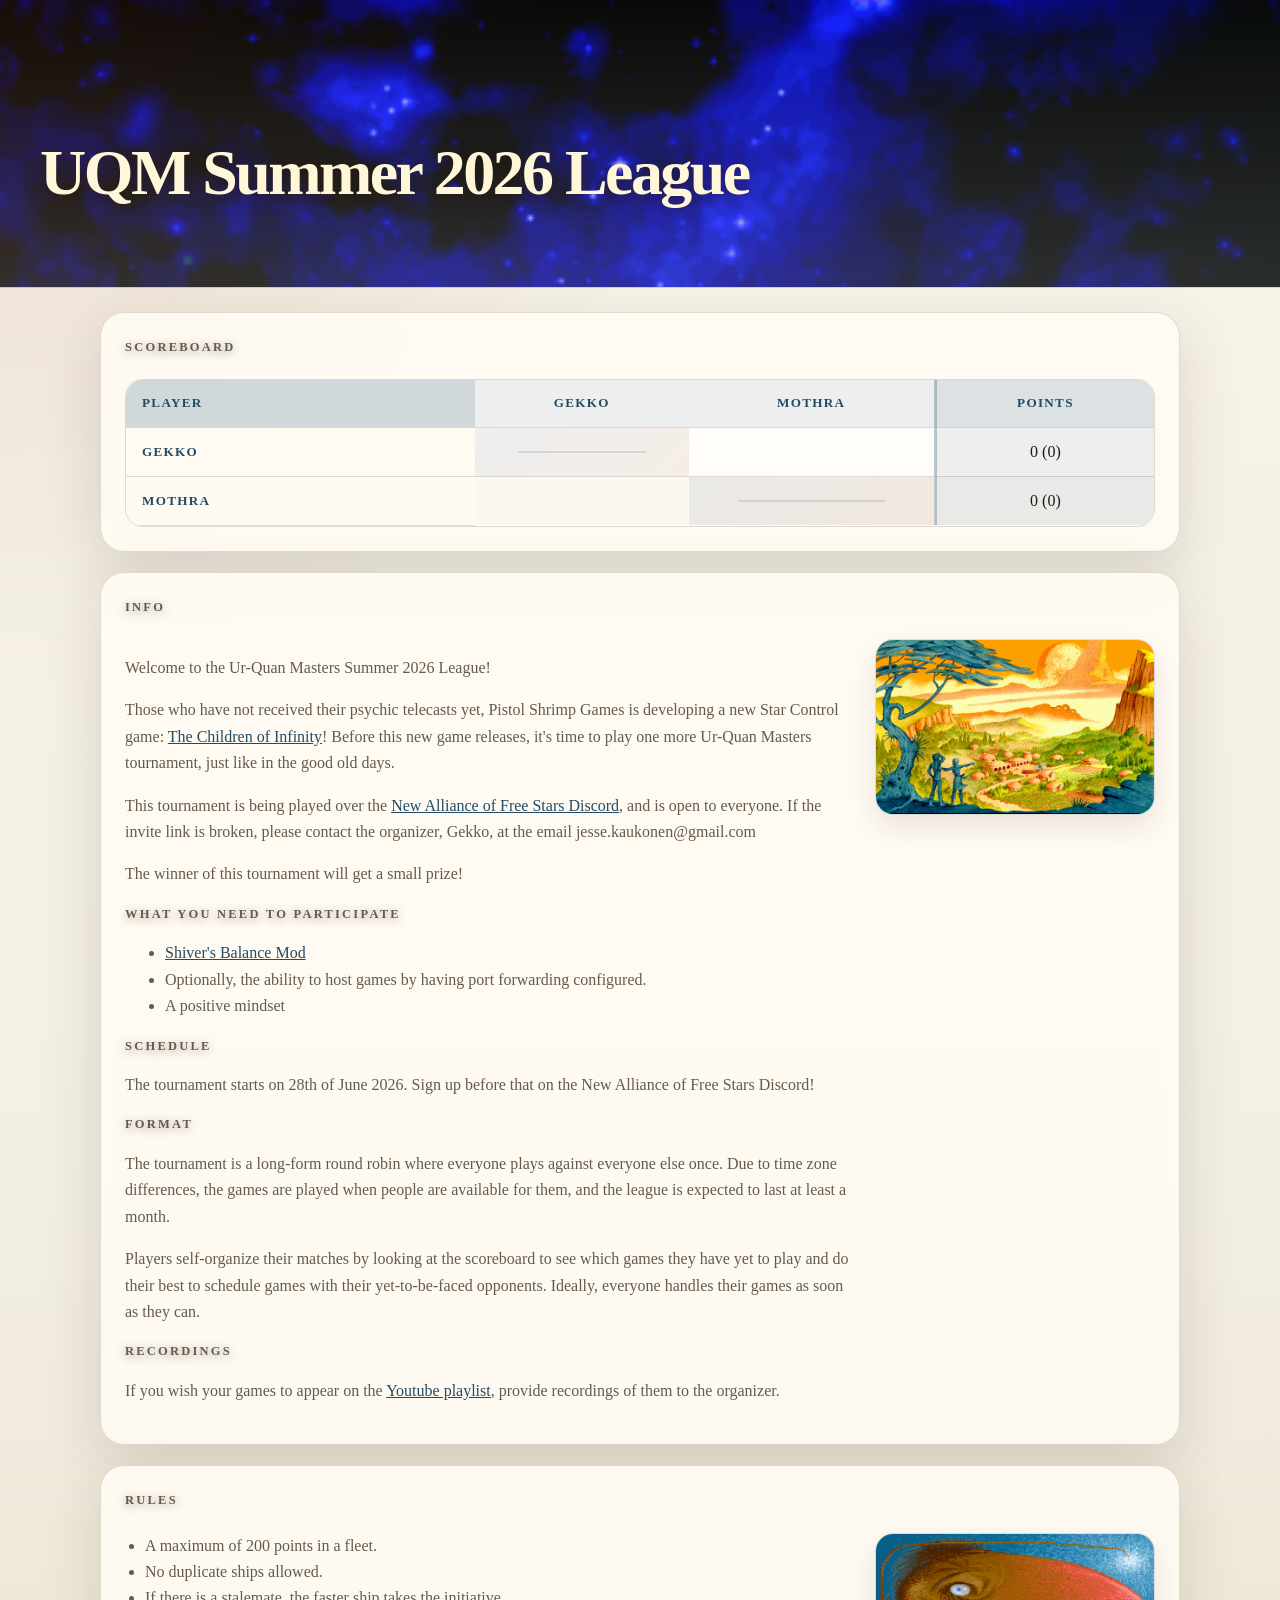
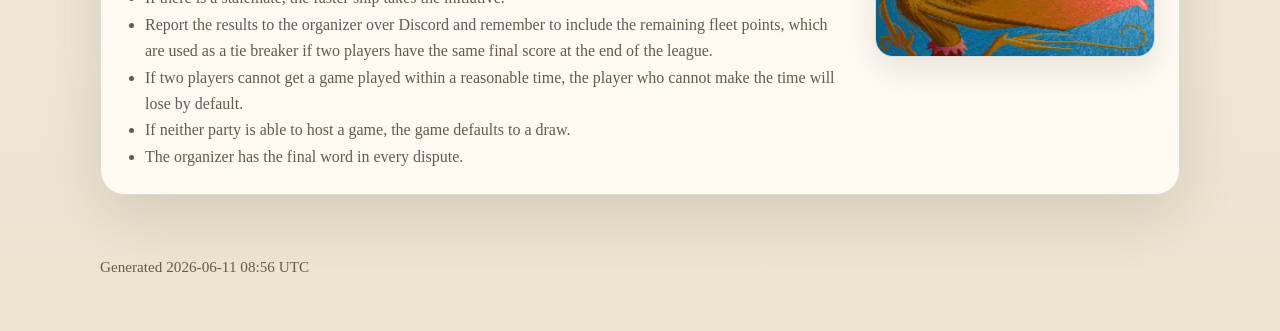
==== site/index.html @ 10c6aacb "add tournament stuff" ====
<!DOCTYPE html>
<html lang="en">
  <head>
    <meta charset="utf-8">
    <meta name="viewport" content="width=device-width, initial-scale=1">
    <title>UQM Summer 2026 League</title>
    <link rel="stylesheet" href="style.css">
  </head>
  <body>
    <header class="hero">
  <img class="hero__image" src="images/intro-001.png" alt="">
  <div class="hero__backdrop"></div>
  <div class="hero__content">
    <p class="hero__title">UQM Summer 2026 League</p>
  </div>
</header>

    <main class="layout">
      <section class="panel" id="standings"><div class="section-heading"><p class="eyebrow">Scoreboard</p></div><div class="table-wrap table-wrap--matrix"><table class="matrix-table"><thead><tr><th>Player</th><th class="matrix-opponent">Gekko</th><th class="matrix-opponent">Mothra</th><th class="matrix-points matrix-divider">Points</th></tr></thead><tbody><tr><th scope="row" class="matrix-player">Gekko</th><td class="matrix-cell matrix-cell--na" aria-label="not applicable"></td><td class="matrix-cell"></td><td class="matrix-points matrix-divider">0 (0)</td></tr><tr><th scope="row" class="matrix-player">Mothra</th><td class="matrix-cell"></td><td class="matrix-cell matrix-cell--na" aria-label="not applicable"></td><td class="matrix-points matrix-divider">0 (0)</td></tr></tbody></table></div></section>
      <section class="panel" id="info">
  <div class="section-heading">
    <p class="eyebrow">Info</p>
  </div>
  <div class="content-with-art content-with-art--info">
    <div class="content-with-art__body info-box">
      <p>Welcome to the Ur-Quan Masters Summer 2026 League!</p>
	  <p>Those who have not received their psychic telecasts yet, Pistol Shrimp Games is developing a new Star Control game: <a href="https://www.kickstarter.com/projects/pistolshrimp/free-stars-children-of-infinity">The Children of Infinity</a>! Before this new game releases, it's time to play one more Ur-Quan Masters tournament, just like in the good old days.</p>
      <p>This tournament is being played over the <a href="https://discord.gg/ZyB7tNsN">New Alliance of Free Stars Discord</a>, and is open to everyone. If the invite link is broken, please contact the organizer, Gekko, at the email jesse.kaukonen@gmail.com</p>
      <p>The winner of this tournament will get a small prize!</p>
      <p class="eyebrow">What you need to participate</p>
      <ul>
        <li><a href="https://github.com/uqm-arena/balance-mod/releases">Shiver's Balance Mod</a></li>
        <li>Optionally, the ability to host games by having port forwarding configured.</li>
        <li>A positive mindset</li>
      </ul>
	  <p class="eyebrow">Schedule</p>
	  <p>The tournament starts on 28th of June 2026. Sign up before that on the New Alliance of Free Stars Discord!</p>
      <p class="eyebrow">Format</p>
      <p>The tournament is a long-form round robin where everyone plays against everyone else once. Due to time zone differences, the games are played when people are available for them, and the league is expected to last at least a month.</p>
      <p>Players self-organize their matches by looking at the scoreboard to see which games they have yet to play and do their best to schedule games with their yet-to-be-faced opponents. Ideally, everyone handles their games as soon as they can.</p>
      <p class="eyebrow">Recordings</p>
      <p>If you wish your games to appear on the <a href="https://www.youtube.com/watch?v=_VZpNKJqGUE&list=PLmJR8GDzxpUt5BfRkFpnYtsmxXVEONnJy">Youtube playlist</a>, provide recordings of them to the organizer.</p>
    </div>
    <figure class="section-art section-art--info">
      <img src="images/intro-003.png" alt="Ur-Quan Masters landscape illustration">
    </figure>
  </div>
</section>

      <section class="panel" id="rules">
  <div class="section-heading">
    <p class="eyebrow">Rules</p>
  </div>
  <div class="content-with-art content-with-art--rules">
    <ul class="rules-list content-with-art__body">
      <li>A maximum of 200 points in a fleet.</li>
      <li>No duplicate ships allowed.</li>
      <li>If there is a stalemate, the faster ship takes the initiative.</li>
      <li>Report the results to the organizer over Discord and remember to include the remaining fleet points, which are used as a tie breaker if two players have the same final score at the end of the league.</li>
      <li>If two players cannot get a game played within a reasonable time, the player who cannot make the time will lose by default.</li>
      <li>If neither party is able to host a game, the game defaults to a draw.</li>
      <li>The organizer has the final word in every dispute.</li>
    </ul>
    <figure class="section-art section-art--rules">
      <img src="images/pkunk-000.png" alt="Pkunk ship artwork">
    </figure>
  </div>
</section>

    </main>
    <footer class="footer">
  <p>Generated 2026-06-11 08:56 UTC</p>
</footer>

  </body>
</html>
---- site/style.css ----
:root {
  --bg: #f3efe4;
  --bg-strong: #e0d4b7;
  --panel: rgba(255, 251, 243, 0.92);
  --ink: #1f1c16;
  --muted: #655b4a;
  --line: rgba(55, 43, 20, 0.16);
  --accent: #8a3b12;
  --accent-2: #234b63;
  --shadow: 0 20px 60px rgba(54, 38, 18, 0.14);
}

* {
  box-sizing: border-box;
}

body {
  margin: 0;
  font-family: Georgia, "Times New Roman", serif;
  color: var(--ink);
  overflow-x: hidden;
  background:
    radial-gradient(circle at top left, rgba(138, 59, 18, 0.12), transparent 30%),
    linear-gradient(180deg, #f8f3e8 0%, var(--bg) 60%, #ece3d0 100%);
}

.hero {
  position: relative;
  overflow: hidden;
  padding: 5rem 1.5rem 4rem;
  border-bottom: 1px solid var(--line);
  min-height: 18rem;
}

.hero__image {
  position: absolute;
  inset: 0;
  width: 100%;
  height: 100%;
  object-fit: cover;
  object-position: center 35%;
  transform: scale(1.12);
  filter: saturate(1.18) contrast(1.05) brightness(1.03);
}

.hero__backdrop {
  position: absolute;
  inset: 0;
  background:
    linear-gradient(135deg, rgba(138, 59, 18, 0.14), rgba(248, 243, 232, 0.02) 36%, rgba(35, 75, 99, 0.08)),
    linear-gradient(180deg, rgba(248, 243, 232, 0.02), rgba(243, 239, 228, 0.18));
}

.hero__content,
.layout,
.footer {
  position: relative;
  width: 100%;
  max-width: 1080px;
  margin: 0 auto;
  padding-inline: 1rem;
}

.hero__title {
  margin: 0;
  max-width: 100%;
  color: #fff7d8;
  text-shadow: 0 4px 18px rgba(40, 20, 4, 0.5);
  font-size: clamp(4rem, 6vw, 4.0rem);
  line-height: 0.9;
  letter-spacing: -0.04em;
  font-weight: 700;
  white-space: nowrap;
  text-transform: none;
}

.hero__content {
  padding-top: 4rem;
  max-width: 1380px;
}

.hero__lede {
  max-width: 40rem;
  margin: 1rem 0 0;
  color: var(--muted);
  font-size: 1.1rem;
  line-height: 1.7;
}

.layout {
  display: grid;
  gap: 1.25rem;
  padding: 1.5rem 0 3rem;
}

.layout > * {
  min-width: 0;
}

.panel {
  background: var(--panel);
  border: 1px solid var(--line);
  border-radius: 24px;
  box-shadow: var(--shadow);
  padding: 1.5rem;
  backdrop-filter: blur(6px);
}

.panel--intro {
  display: grid;
  gap: 0.75rem;
}

.panel h2,
.panel--intro h2 {
  margin: 0;
  font-size: clamp(1.75rem, 3vw, 2.4rem);
}

.panel p,
.panel li {
  color: var(--muted);
  line-height: 1.65;
}

.eyebrow {
  margin: 0 0 0.35rem;
  color: #fff2c5;
  text-shadow: 0 2px 10px rgba(40, 20, 4, 0.45);
  text-transform: uppercase;
  letter-spacing: 0.18em;
  font-size: 0.78rem;
  font-weight: 700;
}

.section-heading {
  display: flex;
  align-items: end;
  justify-content: space-between;
  gap: 1rem;
  margin-bottom: 1rem;
}

.table-wrap {
  overflow-x: auto;
  -webkit-overflow-scrolling: touch;
  border-radius: 18px;
  border: 1px solid var(--line);
}

.table-wrap--matrix {
  overflow-x: auto;
  max-width: 100%;
}

table {
  width: 100%;
  border-collapse: collapse;
  background: rgba(255, 255, 255, 0.55);
}

thead {
  background: rgba(35, 75, 99, 0.08);
}

th,
td {
  padding: 0.95rem 1rem;
  text-align: left;
  border-bottom: 1px solid var(--line);
}

th {
  font-size: 0.82rem;
  text-transform: uppercase;
  letter-spacing: 0.1em;
  color: var(--accent-2);
}

a {
  color: var(--accent-2);
  overflow-wrap: anywhere;
}

tbody tr:last-child td {
  border-bottom: 0;
}

tbody tr:nth-child(even) {
  background: rgba(138, 59, 18, 0.03);
}

.matrix-table {
  width: max-content;
  min-width: 100%;
}

.matrix-table thead th:first-child {
  position: sticky;
  left: 0;
  z-index: 3;
  background: rgba(35, 75, 99, 0.14);
}

.matrix-player,
.matrix-points,
.matrix-opponent,
.matrix-cell {
  text-align: center;
}

.matrix-player {
  position: sticky;
  left: 0;
  z-index: 2;
  text-align: left;
  min-width: 9rem;
  background: rgba(255, 251, 243, 0.96);
}

.matrix-cell {
  min-width: 3.75rem;
}

.matrix-divider {
  border-left: 3px solid rgba(35, 75, 99, 0.28);
  background: rgba(35, 75, 99, 0.08);
}

.matrix-cell--na {
  background:
    linear-gradient(135deg, rgba(35, 75, 99, 0.08), rgba(138, 59, 18, 0.08));
  position: relative;
}

.matrix-cell--na::after {
  content: "";
  position: absolute;
  inset: 50% 20%;
  border-top: 1px solid rgba(35, 75, 99, 0.3);
  transform: translateY(-50%);
}

.content-with-art {
  display: grid;
  grid-template-columns: minmax(0, 1fr) minmax(180px, 280px);
  gap: 1.5rem;
  align-items: start;
}

.content-with-art__body {
  min-width: 0;
}

.section-art {
  margin: 0;
  border: 1px solid var(--line);
  border-radius: 18px;
  overflow: hidden;
  background: rgba(255, 255, 255, 0.48);
  box-shadow: 0 12px 28px rgba(54, 38, 18, 0.1);
}

.section-art img {
  display: block;
  width: 100%;
  height: auto;
}

.section-art--info img {
  aspect-ratio: 16 / 10;
  object-fit: cover;
}

.section-art--rules {
  align-self: start;
}

.section-art--rules img {
  aspect-ratio: 243 / 107;
  object-fit: contain;
}

.rules-list {
  margin: 0;
  padding-left: 1.25rem;
}

code {
  font-family: "Courier New", monospace;
  color: var(--accent-2);
}

.footer {
  padding: 0 0 2.5rem;
  color: var(--muted);
  font-size: 0.95rem;
}

@media (max-width: 720px) {
  .hero {
    padding: 2.9rem 1rem 2.25rem;
    min-height: 13.5rem;
  }

  .hero__image {
    transform: scale(1.06);
    object-position: center 28%;
  }

  .hero__title {
    white-space: normal;
    max-width: 11ch;
    font-size: clamp(2.4rem, 10vw, 4rem);
    line-height: 0.94;
  }

  .hero__content {
    width: 100%;
    margin: 0;
    padding: 2rem 1rem 0;
    max-width: none;
  }

  .layout,
  .footer {
    max-width: none;
    padding-inline: 0.75rem;
  }

  .section-heading {
    flex-direction: column;
    align-items: flex-start;
    gap: 0.4rem;
    margin-bottom: 0.8rem;
  }

  .content-with-art {
    grid-template-columns: 1fr;
    gap: 1rem;
  }

  .section-art {
    border-radius: 16px;
  }

  .section-art--info,
  .section-art--rules {
    width: 100%;
    max-width: 22rem;
    justify-self: stretch;
    margin-inline: auto;
  }

  .panel {
    padding: 1.1rem;
    border-radius: 20px;
  }

  th,
  td {
    padding: 0.8rem 0.75rem;
  }

  .matrix-table {
    min-width: 0;
    width: max-content;
    font-size: 0.92rem;
  }

  .matrix-player {
    min-width: 7.25rem;
  }

  .matrix-opponent,
  .matrix-points,
  .matrix-cell {
    min-width: 3rem;
  }

  .rules-list {
    padding-left: 1.1rem;
  }
}

@media (max-width: 480px) {
  .hero {
    min-height: 12rem;
  }

  .hero__title {
    font-size: clamp(2.05rem, 11vw, 3.2rem);
    max-width: 12ch;
  }

  .panel {
    padding: 0.95rem;
    border-radius: 18px;
  }

  .panel p,
  .panel li {
    font-size: 0.97rem;
    line-height: 1.55;
  }

  .table-wrap {
    border-radius: 14px;
  }

  .matrix-table {
    font-size: 0.84rem;
  }

  th,
  td {
    padding: 0.62rem 0.5rem;
  }

  .matrix-player {
    min-width: 6.1rem;
  }

  .matrix-opponent,
  .matrix-points,
  .matrix-cell {
    min-width: 2.6rem;
  }

  .matrix-divider {
    min-width: 4.4rem;
  }
}

@media print {
  body {
    background: #fff;
  }

  .hero,
  .panel,
  .table-wrap {
    box-shadow: none;
    background: #fff;
  }
}
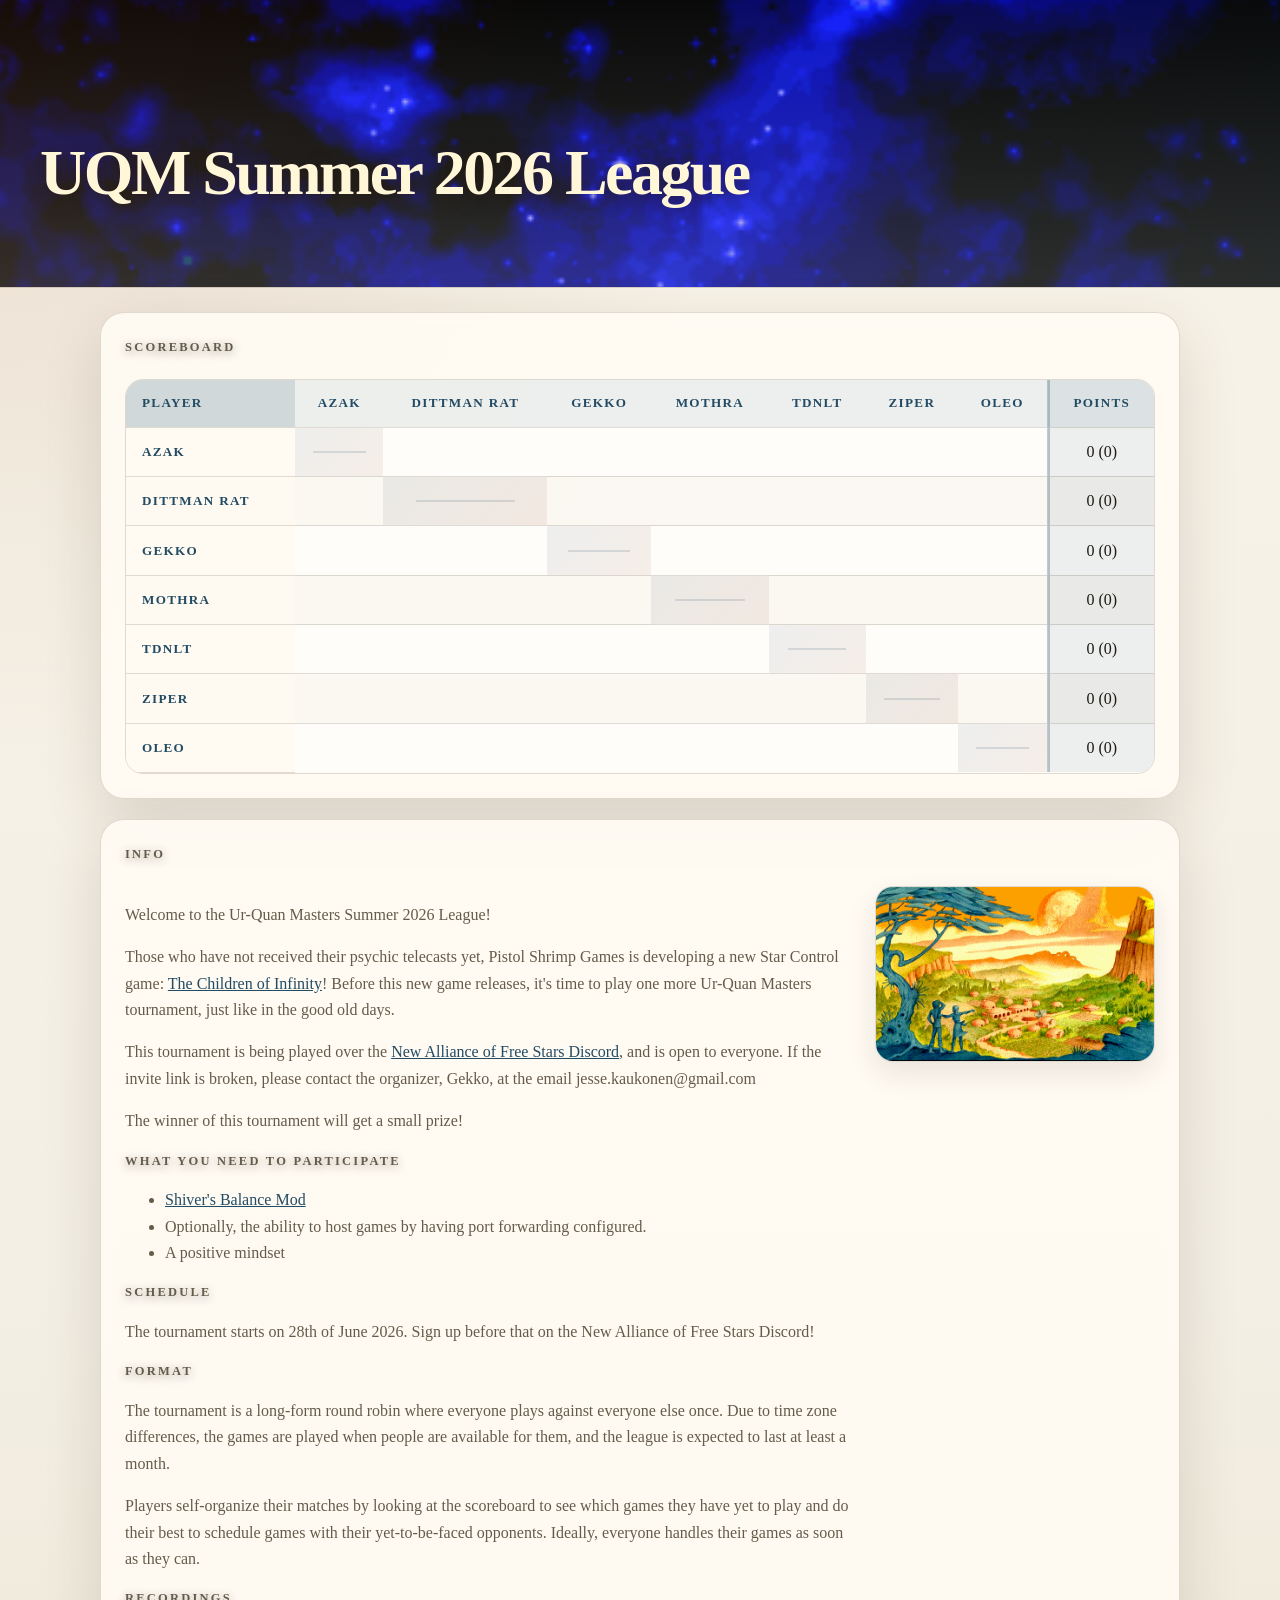
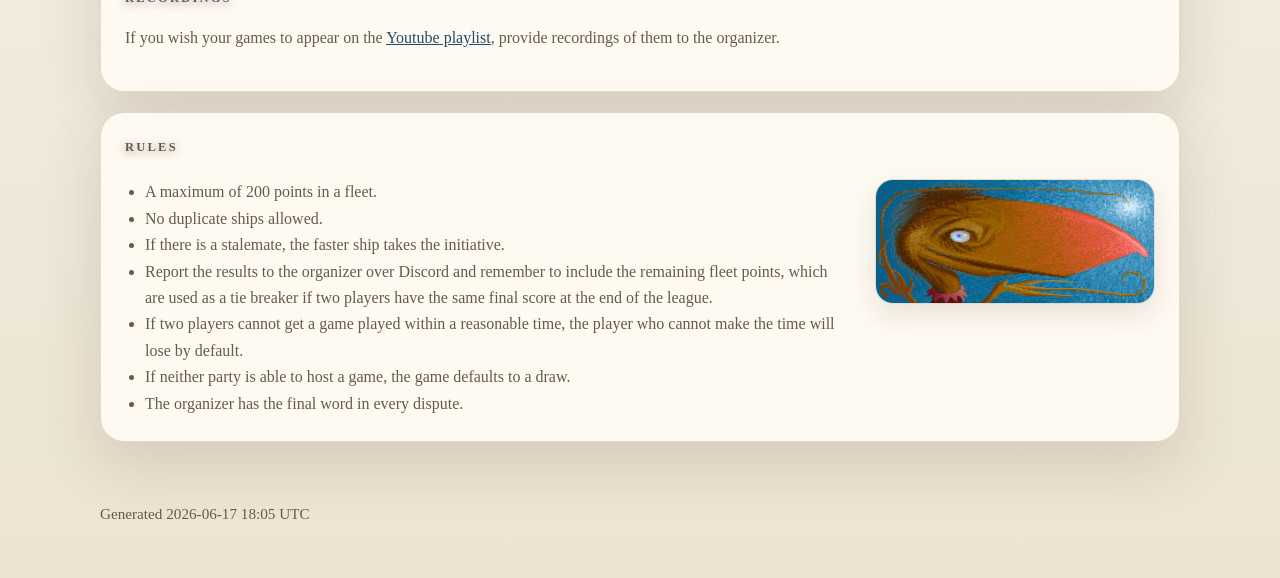
==== commit 33eed558: "add players" ====
--- a/site/index.html
+++ b/site/index.html
@@ -16,7 +16,7 @@
 </header>
 
     <main class="layout">
-      <section class="panel" id="standings"><div class="section-heading"><p class="eyebrow">Scoreboard</p></div><div class="table-wrap table-wrap--matrix"><table class="matrix-table"><thead><tr><th>Player</th><th class="matrix-opponent">Gekko</th><th class="matrix-opponent">Mothra</th><th class="matrix-points matrix-divider">Points</th></tr></thead><tbody><tr><th scope="row" class="matrix-player">Gekko</th><td class="matrix-cell matrix-cell--na" aria-label="not applicable"></td><td class="matrix-cell"></td><td class="matrix-points matrix-divider">0 (0)</td></tr><tr><th scope="row" class="matrix-player">Mothra</th><td class="matrix-cell"></td><td class="matrix-cell matrix-cell--na" aria-label="not applicable"></td><td class="matrix-points matrix-divider">0 (0)</td></tr></tbody></table></div></section>
+      <section class="panel" id="standings"><div class="section-heading"><p class="eyebrow">Scoreboard</p></div><div class="table-wrap table-wrap--matrix"><table class="matrix-table"><thead><tr><th>Player</th><th class="matrix-opponent">Azak</th><th class="matrix-opponent">Dittman Rat</th><th class="matrix-opponent">Gekko</th><th class="matrix-opponent">Mothra</th><th class="matrix-opponent">TDNLT</th><th class="matrix-opponent">Ziper</th><th class="matrix-opponent">oleo</th><th class="matrix-points matrix-divider">Points</th></tr></thead><tbody><tr><th scope="row" class="matrix-player">Azak</th><td class="matrix-cell matrix-cell--na" aria-label="not applicable"></td><td class="matrix-cell"></td><td class="matrix-cell"></td><td class="matrix-cell"></td><td class="matrix-cell"></td><td class="matrix-cell"></td><td class="matrix-cell"></td><td class="matrix-points matrix-divider">0 (0)</td></tr><tr><th scope="row" class="matrix-player">Dittman Rat</th><td class="matrix-cell"></td><td class="matrix-cell matrix-cell--na" aria-label="not applicable"></td><td class="matrix-cell"></td><td class="matrix-cell"></td><td class="matrix-cell"></td><td class="matrix-cell"></td><td class="matrix-cell"></td><td class="matrix-points matrix-divider">0 (0)</td></tr><tr><th scope="row" class="matrix-player">Gekko</th><td class="matrix-cell"></td><td class="matrix-cell"></td><td class="matrix-cell matrix-cell--na" aria-label="not applicable"></td><td class="matrix-cell"></td><td class="matrix-cell"></td><td class="matrix-cell"></td><td class="matrix-cell"></td><td class="matrix-points matrix-divider">0 (0)</td></tr><tr><th scope="row" class="matrix-player">Mothra</th><td class="matrix-cell"></td><td class="matrix-cell"></td><td class="matrix-cell"></td><td class="matrix-cell matrix-cell--na" aria-label="not applicable"></td><td class="matrix-cell"></td><td class="matrix-cell"></td><td class="matrix-cell"></td><td class="matrix-points matrix-divider">0 (0)</td></tr><tr><th scope="row" class="matrix-player">TDNLT</th><td class="matrix-cell"></td><td class="matrix-cell"></td><td class="matrix-cell"></td><td class="matrix-cell"></td><td class="matrix-cell matrix-cell--na" aria-label="not applicable"></td><td class="matrix-cell"></td><td class="matrix-cell"></td><td class="matrix-points matrix-divider">0 (0)</td></tr><tr><th scope="row" class="matrix-player">Ziper</th><td class="matrix-cell"></td><td class="matrix-cell"></td><td class="matrix-cell"></td><td class="matrix-cell"></td><td class="matrix-cell"></td><td class="matrix-cell matrix-cell--na" aria-label="not applicable"></td><td class="matrix-cell"></td><td class="matrix-points matrix-divider">0 (0)</td></tr><tr><th scope="row" class="matrix-player">oleo</th><td class="matrix-cell"></td><td class="matrix-cell"></td><td class="matrix-cell"></td><td class="matrix-cell"></td><td class="matrix-cell"></td><td class="matrix-cell"></td><td class="matrix-cell matrix-cell--na" aria-label="not applicable"></td><td class="matrix-points matrix-divider">0 (0)</td></tr></tbody></table></div></section>
       <section class="panel" id="info">
   <div class="section-heading">
     <p class="eyebrow">Info</p>
@@ -69,7 +69,7 @@
 
     </main>
     <footer class="footer">
-  <p>Generated 2026-06-11 08:56 UTC</p>
+  <p>Generated 2026-06-17 18:05 UTC</p>
 </footer>
 
   </body>
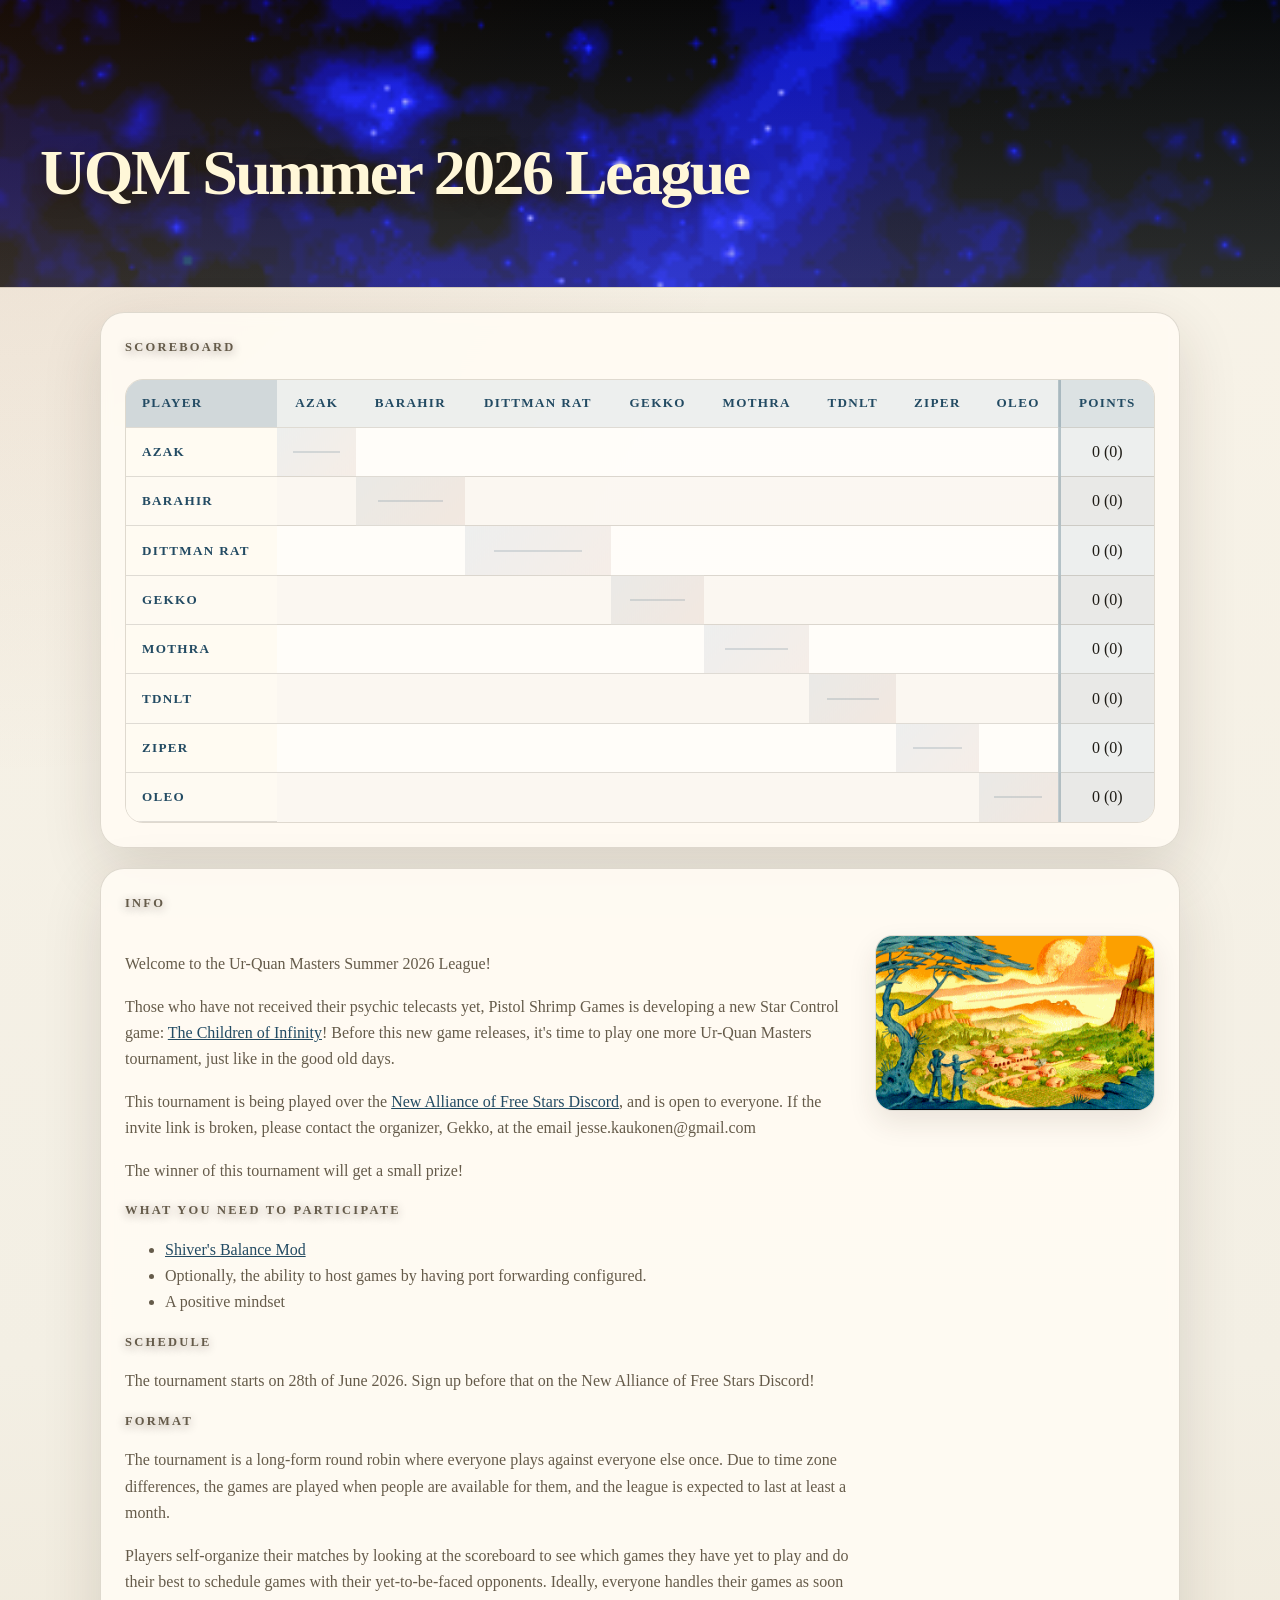
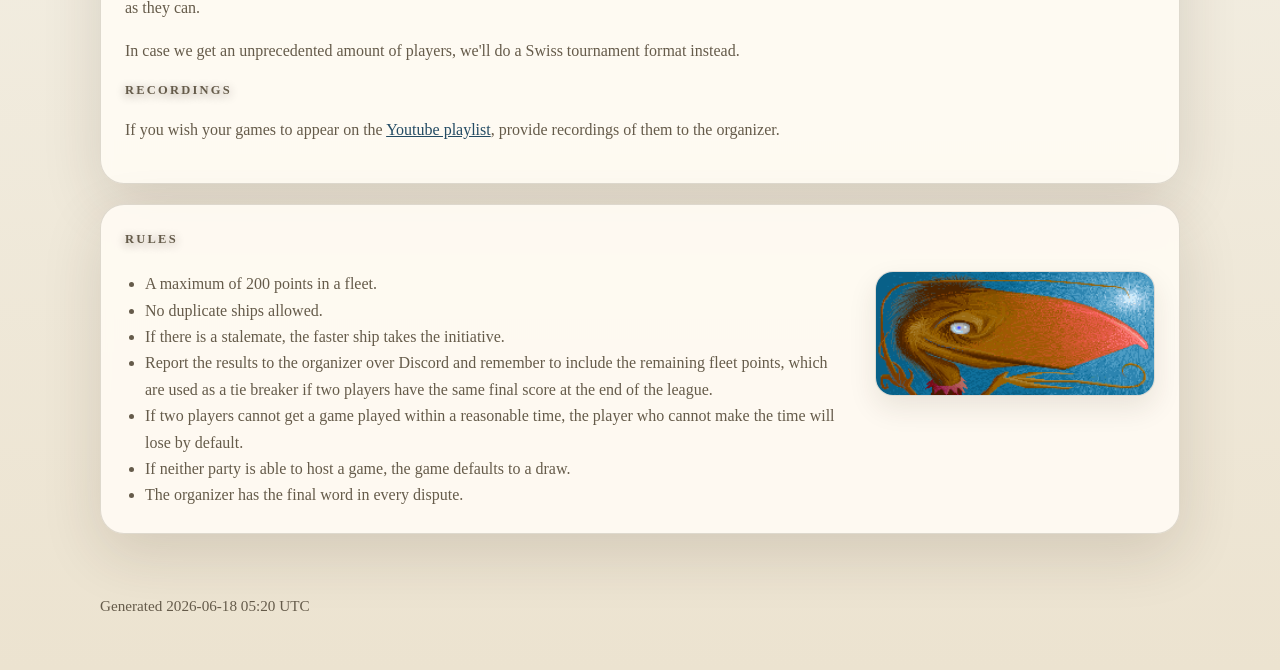
==== commit f07b1cf2: "add players, update rules" ====
--- a/site/index.html
+++ b/site/index.html
@@ -16,7 +16,7 @@
 </header>
 
     <main class="layout">
-      <section class="panel" id="standings"><div class="section-heading"><p class="eyebrow">Scoreboard</p></div><div class="table-wrap table-wrap--matrix"><table class="matrix-table"><thead><tr><th>Player</th><th class="matrix-opponent">Azak</th><th class="matrix-opponent">Dittman Rat</th><th class="matrix-opponent">Gekko</th><th class="matrix-opponent">Mothra</th><th class="matrix-opponent">TDNLT</th><th class="matrix-opponent">Ziper</th><th class="matrix-opponent">oleo</th><th class="matrix-points matrix-divider">Points</th></tr></thead><tbody><tr><th scope="row" class="matrix-player">Azak</th><td class="matrix-cell matrix-cell--na" aria-label="not applicable"></td><td class="matrix-cell"></td><td class="matrix-cell"></td><td class="matrix-cell"></td><td class="matrix-cell"></td><td class="matrix-cell"></td><td class="matrix-cell"></td><td class="matrix-points matrix-divider">0 (0)</td></tr><tr><th scope="row" class="matrix-player">Dittman Rat</th><td class="matrix-cell"></td><td class="matrix-cell matrix-cell--na" aria-label="not applicable"></td><td class="matrix-cell"></td><td class="matrix-cell"></td><td class="matrix-cell"></td><td class="matrix-cell"></td><td class="matrix-cell"></td><td class="matrix-points matrix-divider">0 (0)</td></tr><tr><th scope="row" class="matrix-player">Gekko</th><td class="matrix-cell"></td><td class="matrix-cell"></td><td class="matrix-cell matrix-cell--na" aria-label="not applicable"></td><td class="matrix-cell"></td><td class="matrix-cell"></td><td class="matrix-cell"></td><td class="matrix-cell"></td><td class="matrix-points matrix-divider">0 (0)</td></tr><tr><th scope="row" class="matrix-player">Mothra</th><td class="matrix-cell"></td><td class="matrix-cell"></td><td class="matrix-cell"></td><td class="matrix-cell matrix-cell--na" aria-label="not applicable"></td><td class="matrix-cell"></td><td class="matrix-cell"></td><td class="matrix-cell"></td><td class="matrix-points matrix-divider">0 (0)</td></tr><tr><th scope="row" class="matrix-player">TDNLT</th><td class="matrix-cell"></td><td class="matrix-cell"></td><td class="matrix-cell"></td><td class="matrix-cell"></td><td class="matrix-cell matrix-cell--na" aria-label="not applicable"></td><td class="matrix-cell"></td><td class="matrix-cell"></td><td class="matrix-points matrix-divider">0 (0)</td></tr><tr><th scope="row" class="matrix-player">Ziper</th><td class="matrix-cell"></td><td class="matrix-cell"></td><td class="matrix-cell"></td><td class="matrix-cell"></td><td class="matrix-cell"></td><td class="matrix-cell matrix-cell--na" aria-label="not applicable"></td><td class="matrix-cell"></td><td class="matrix-points matrix-divider">0 (0)</td></tr><tr><th scope="row" class="matrix-player">oleo</th><td class="matrix-cell"></td><td class="matrix-cell"></td><td class="matrix-cell"></td><td class="matrix-cell"></td><td class="matrix-cell"></td><td class="matrix-cell"></td><td class="matrix-cell matrix-cell--na" aria-label="not applicable"></td><td class="matrix-points matrix-divider">0 (0)</td></tr></tbody></table></div></section>
+      <section class="panel" id="standings"><div class="section-heading"><p class="eyebrow">Scoreboard</p></div><div class="table-wrap table-wrap--matrix"><table class="matrix-table"><thead><tr><th>Player</th><th class="matrix-opponent">Azak</th><th class="matrix-opponent">Barahir</th><th class="matrix-opponent">Dittman Rat</th><th class="matrix-opponent">Gekko</th><th class="matrix-opponent">Mothra</th><th class="matrix-opponent">TDNLT</th><th class="matrix-opponent">Ziper</th><th class="matrix-opponent">oleo</th><th class="matrix-points matrix-divider">Points</th></tr></thead><tbody><tr><th scope="row" class="matrix-player">Azak</th><td class="matrix-cell matrix-cell--na" aria-label="not applicable"></td><td class="matrix-cell"></td><td class="matrix-cell"></td><td class="matrix-cell"></td><td class="matrix-cell"></td><td class="matrix-cell"></td><td class="matrix-cell"></td><td class="matrix-cell"></td><td class="matrix-points matrix-divider">0 (0)</td></tr><tr><th scope="row" class="matrix-player">Barahir</th><td class="matrix-cell"></td><td class="matrix-cell matrix-cell--na" aria-label="not applicable"></td><td class="matrix-cell"></td><td class="matrix-cell"></td><td class="matrix-cell"></td><td class="matrix-cell"></td><td class="matrix-cell"></td><td class="matrix-cell"></td><td class="matrix-points matrix-divider">0 (0)</td></tr><tr><th scope="row" class="matrix-player">Dittman Rat</th><td class="matrix-cell"></td><td class="matrix-cell"></td><td class="matrix-cell matrix-cell--na" aria-label="not applicable"></td><td class="matrix-cell"></td><td class="matrix-cell"></td><td class="matrix-cell"></td><td class="matrix-cell"></td><td class="matrix-cell"></td><td class="matrix-points matrix-divider">0 (0)</td></tr><tr><th scope="row" class="matrix-player">Gekko</th><td class="matrix-cell"></td><td class="matrix-cell"></td><td class="matrix-cell"></td><td class="matrix-cell matrix-cell--na" aria-label="not applicable"></td><td class="matrix-cell"></td><td class="matrix-cell"></td><td class="matrix-cell"></td><td class="matrix-cell"></td><td class="matrix-points matrix-divider">0 (0)</td></tr><tr><th scope="row" class="matrix-player">Mothra</th><td class="matrix-cell"></td><td class="matrix-cell"></td><td class="matrix-cell"></td><td class="matrix-cell"></td><td class="matrix-cell matrix-cell--na" aria-label="not applicable"></td><td class="matrix-cell"></td><td class="matrix-cell"></td><td class="matrix-cell"></td><td class="matrix-points matrix-divider">0 (0)</td></tr><tr><th scope="row" class="matrix-player">TDNLT</th><td class="matrix-cell"></td><td class="matrix-cell"></td><td class="matrix-cell"></td><td class="matrix-cell"></td><td class="matrix-cell"></td><td class="matrix-cell matrix-cell--na" aria-label="not applicable"></td><td class="matrix-cell"></td><td class="matrix-cell"></td><td class="matrix-points matrix-divider">0 (0)</td></tr><tr><th scope="row" class="matrix-player">Ziper</th><td class="matrix-cell"></td><td class="matrix-cell"></td><td class="matrix-cell"></td><td class="matrix-cell"></td><td class="matrix-cell"></td><td class="matrix-cell"></td><td class="matrix-cell matrix-cell--na" aria-label="not applicable"></td><td class="matrix-cell"></td><td class="matrix-points matrix-divider">0 (0)</td></tr><tr><th scope="row" class="matrix-player">oleo</th><td class="matrix-cell"></td><td class="matrix-cell"></td><td class="matrix-cell"></td><td class="matrix-cell"></td><td class="matrix-cell"></td><td class="matrix-cell"></td><td class="matrix-cell"></td><td class="matrix-cell matrix-cell--na" aria-label="not applicable"></td><td class="matrix-points matrix-divider">0 (0)</td></tr></tbody></table></div></section>
       <section class="panel" id="info">
   <div class="section-heading">
     <p class="eyebrow">Info</p>
@@ -38,6 +38,7 @@
       <p class="eyebrow">Format</p>
       <p>The tournament is a long-form round robin where everyone plays against everyone else once. Due to time zone differences, the games are played when people are available for them, and the league is expected to last at least a month.</p>
       <p>Players self-organize their matches by looking at the scoreboard to see which games they have yet to play and do their best to schedule games with their yet-to-be-faced opponents. Ideally, everyone handles their games as soon as they can.</p>
+      <p>In case we get an unprecedented amount of players, we'll do a Swiss tournament format instead.</p>
       <p class="eyebrow">Recordings</p>
       <p>If you wish your games to appear on the <a href="https://www.youtube.com/watch?v=_VZpNKJqGUE&list=PLmJR8GDzxpUt5BfRkFpnYtsmxXVEONnJy">Youtube playlist</a>, provide recordings of them to the organizer.</p>
     </div>
@@ -69,7 +70,7 @@
 
     </main>
     <footer class="footer">
-  <p>Generated 2026-06-17 18:05 UTC</p>
+  <p>Generated 2026-06-18 05:20 UTC</p>
 </footer>
 
   </body>
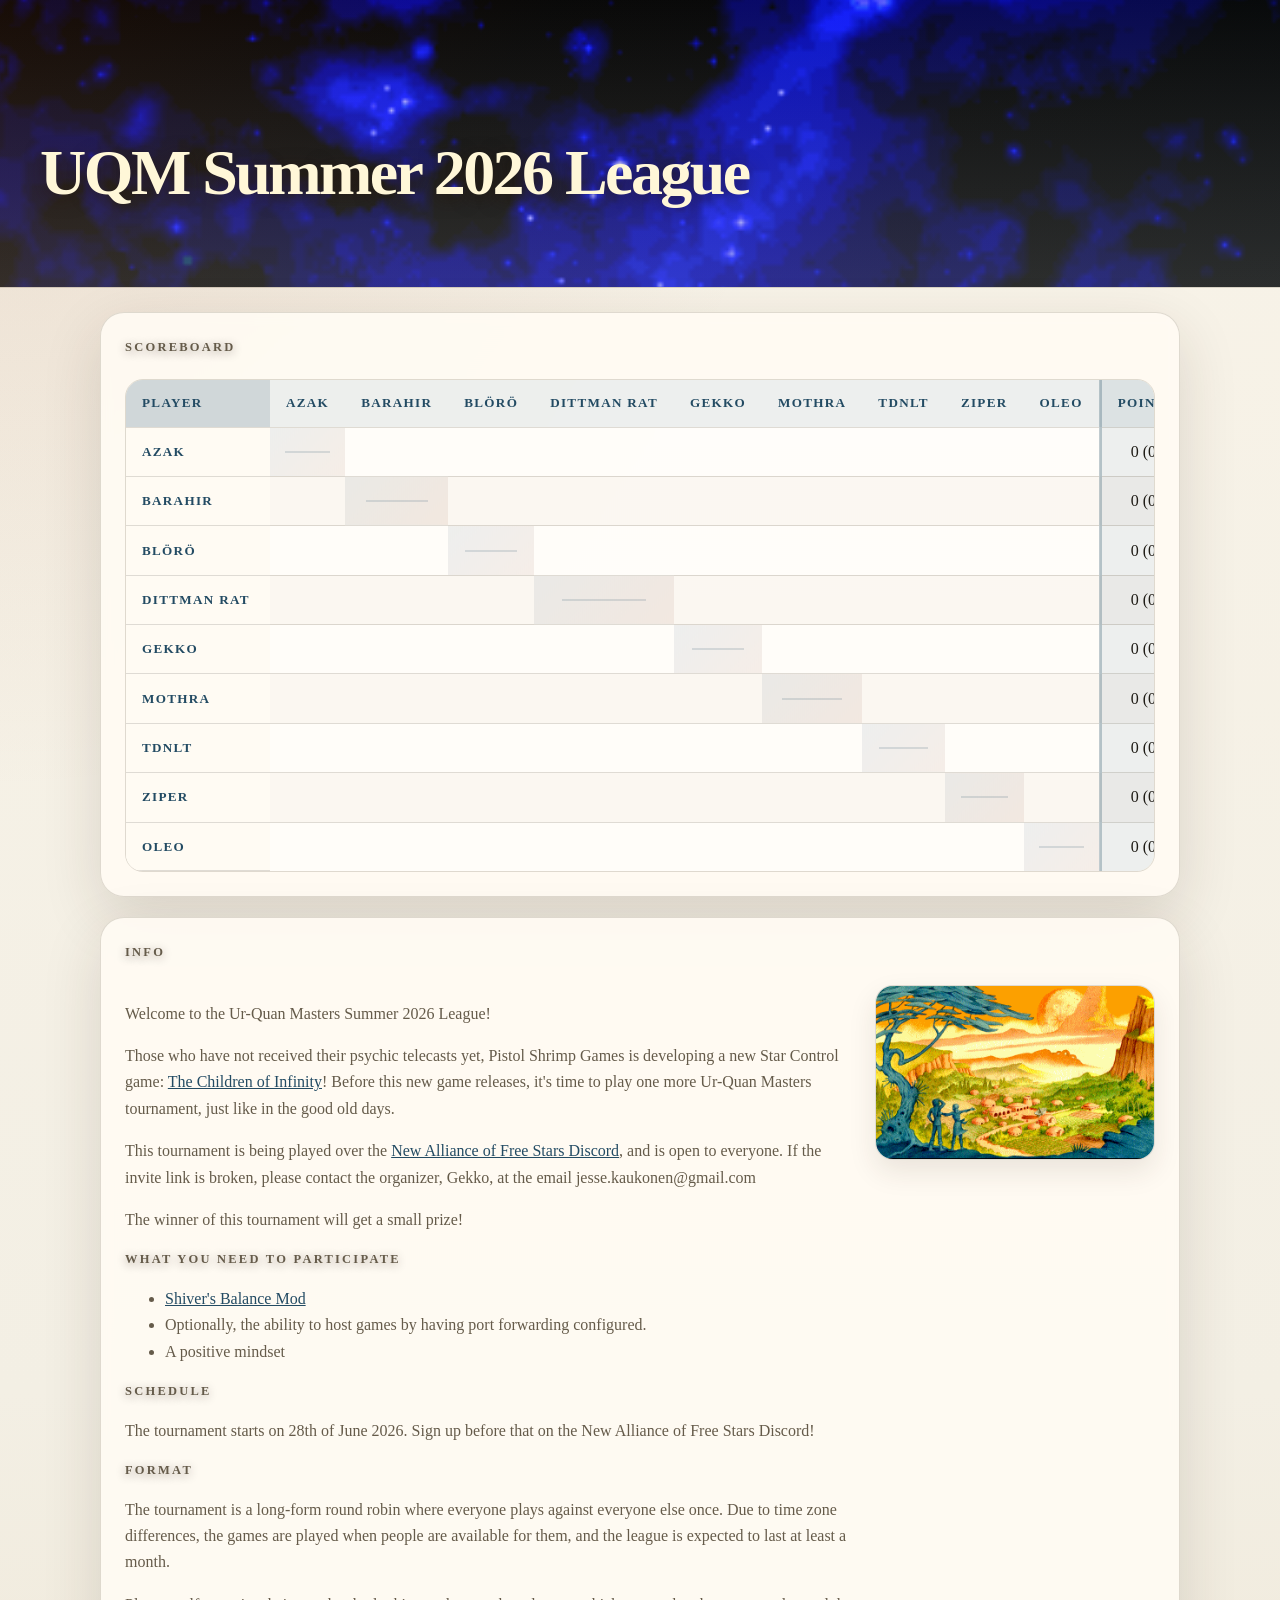
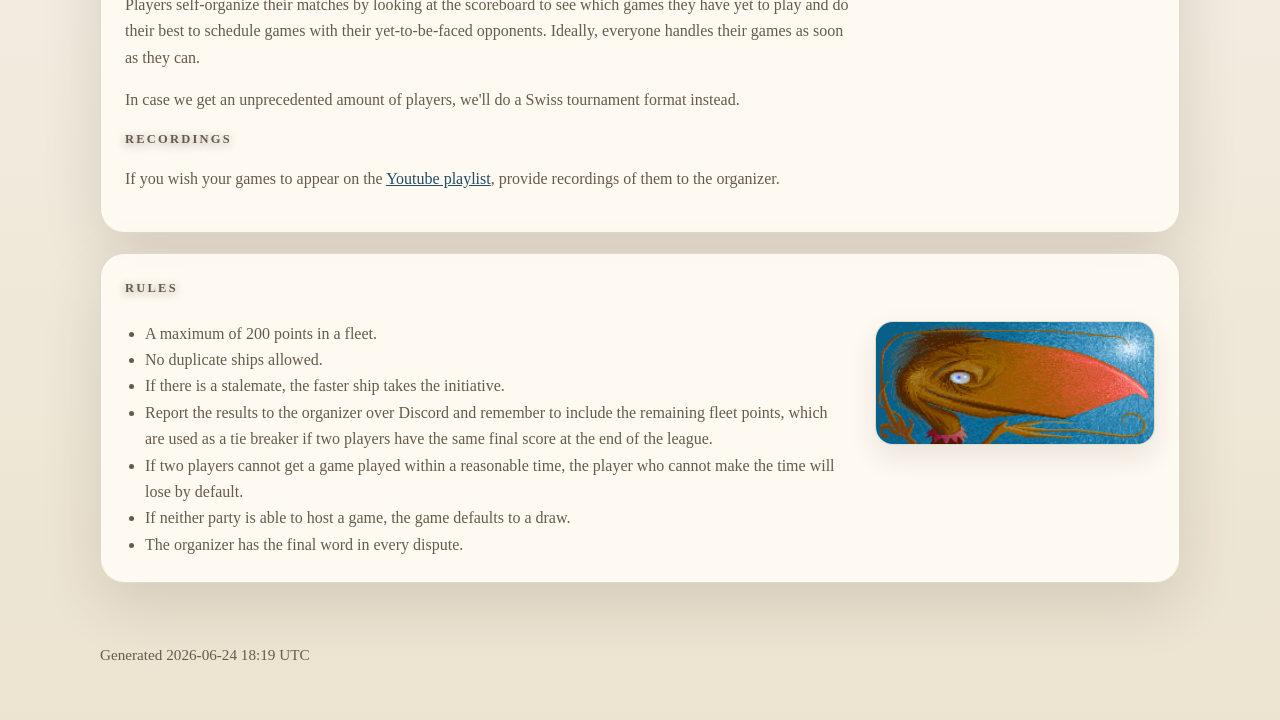
==== commit e58be2c7: "add players" ====
--- a/site/index.html
+++ b/site/index.html
@@ -16,7 +16,7 @@
 </header>
 
     <main class="layout">
-      <section class="panel" id="standings"><div class="section-heading"><p class="eyebrow">Scoreboard</p></div><div class="table-wrap table-wrap--matrix"><table class="matrix-table"><thead><tr><th>Player</th><th class="matrix-opponent">Azak</th><th class="matrix-opponent">Barahir</th><th class="matrix-opponent">Dittman Rat</th><th class="matrix-opponent">Gekko</th><th class="matrix-opponent">Mothra</th><th class="matrix-opponent">TDNLT</th><th class="matrix-opponent">Ziper</th><th class="matrix-opponent">oleo</th><th class="matrix-points matrix-divider">Points</th></tr></thead><tbody><tr><th scope="row" class="matrix-player">Azak</th><td class="matrix-cell matrix-cell--na" aria-label="not applicable"></td><td class="matrix-cell"></td><td class="matrix-cell"></td><td class="matrix-cell"></td><td class="matrix-cell"></td><td class="matrix-cell"></td><td class="matrix-cell"></td><td class="matrix-cell"></td><td class="matrix-points matrix-divider">0 (0)</td></tr><tr><th scope="row" class="matrix-player">Barahir</th><td class="matrix-cell"></td><td class="matrix-cell matrix-cell--na" aria-label="not applicable"></td><td class="matrix-cell"></td><td class="matrix-cell"></td><td class="matrix-cell"></td><td class="matrix-cell"></td><td class="matrix-cell"></td><td class="matrix-cell"></td><td class="matrix-points matrix-divider">0 (0)</td></tr><tr><th scope="row" class="matrix-player">Dittman Rat</th><td class="matrix-cell"></td><td class="matrix-cell"></td><td class="matrix-cell matrix-cell--na" aria-label="not applicable"></td><td class="matrix-cell"></td><td class="matrix-cell"></td><td class="matrix-cell"></td><td class="matrix-cell"></td><td class="matrix-cell"></td><td class="matrix-points matrix-divider">0 (0)</td></tr><tr><th scope="row" class="matrix-player">Gekko</th><td class="matrix-cell"></td><td class="matrix-cell"></td><td class="matrix-cell"></td><td class="matrix-cell matrix-cell--na" aria-label="not applicable"></td><td class="matrix-cell"></td><td class="matrix-cell"></td><td class="matrix-cell"></td><td class="matrix-cell"></td><td class="matrix-points matrix-divider">0 (0)</td></tr><tr><th scope="row" class="matrix-player">Mothra</th><td class="matrix-cell"></td><td class="matrix-cell"></td><td class="matrix-cell"></td><td class="matrix-cell"></td><td class="matrix-cell matrix-cell--na" aria-label="not applicable"></td><td class="matrix-cell"></td><td class="matrix-cell"></td><td class="matrix-cell"></td><td class="matrix-points matrix-divider">0 (0)</td></tr><tr><th scope="row" class="matrix-player">TDNLT</th><td class="matrix-cell"></td><td class="matrix-cell"></td><td class="matrix-cell"></td><td class="matrix-cell"></td><td class="matrix-cell"></td><td class="matrix-cell matrix-cell--na" aria-label="not applicable"></td><td class="matrix-cell"></td><td class="matrix-cell"></td><td class="matrix-points matrix-divider">0 (0)</td></tr><tr><th scope="row" class="matrix-player">Ziper</th><td class="matrix-cell"></td><td class="matrix-cell"></td><td class="matrix-cell"></td><td class="matrix-cell"></td><td class="matrix-cell"></td><td class="matrix-cell"></td><td class="matrix-cell matrix-cell--na" aria-label="not applicable"></td><td class="matrix-cell"></td><td class="matrix-points matrix-divider">0 (0)</td></tr><tr><th scope="row" class="matrix-player">oleo</th><td class="matrix-cell"></td><td class="matrix-cell"></td><td class="matrix-cell"></td><td class="matrix-cell"></td><td class="matrix-cell"></td><td class="matrix-cell"></td><td class="matrix-cell"></td><td class="matrix-cell matrix-cell--na" aria-label="not applicable"></td><td class="matrix-points matrix-divider">0 (0)</td></tr></tbody></table></div></section>
+      <section class="panel" id="standings"><div class="section-heading"><p class="eyebrow">Scoreboard</p></div><div class="table-wrap table-wrap--matrix"><table class="matrix-table"><thead><tr><th>Player</th><th class="matrix-opponent">Azak</th><th class="matrix-opponent">Barahir</th><th class="matrix-opponent">Blörö</th><th class="matrix-opponent">Dittman Rat</th><th class="matrix-opponent">Gekko</th><th class="matrix-opponent">Mothra</th><th class="matrix-opponent">TDNLT</th><th class="matrix-opponent">Ziper</th><th class="matrix-opponent">oleo</th><th class="matrix-points matrix-divider">Points</th></tr></thead><tbody><tr><th scope="row" class="matrix-player">Azak</th><td class="matrix-cell matrix-cell--na" aria-label="not applicable"></td><td class="matrix-cell"></td><td class="matrix-cell"></td><td class="matrix-cell"></td><td class="matrix-cell"></td><td class="matrix-cell"></td><td class="matrix-cell"></td><td class="matrix-cell"></td><td class="matrix-cell"></td><td class="matrix-points matrix-divider">0 (0)</td></tr><tr><th scope="row" class="matrix-player">Barahir</th><td class="matrix-cell"></td><td class="matrix-cell matrix-cell--na" aria-label="not applicable"></td><td class="matrix-cell"></td><td class="matrix-cell"></td><td class="matrix-cell"></td><td class="matrix-cell"></td><td class="matrix-cell"></td><td class="matrix-cell"></td><td class="matrix-cell"></td><td class="matrix-points matrix-divider">0 (0)</td></tr><tr><th scope="row" class="matrix-player">Blörö</th><td class="matrix-cell"></td><td class="matrix-cell"></td><td class="matrix-cell matrix-cell--na" aria-label="not applicable"></td><td class="matrix-cell"></td><td class="matrix-cell"></td><td class="matrix-cell"></td><td class="matrix-cell"></td><td class="matrix-cell"></td><td class="matrix-cell"></td><td class="matrix-points matrix-divider">0 (0)</td></tr><tr><th scope="row" class="matrix-player">Dittman Rat</th><td class="matrix-cell"></td><td class="matrix-cell"></td><td class="matrix-cell"></td><td class="matrix-cell matrix-cell--na" aria-label="not applicable"></td><td class="matrix-cell"></td><td class="matrix-cell"></td><td class="matrix-cell"></td><td class="matrix-cell"></td><td class="matrix-cell"></td><td class="matrix-points matrix-divider">0 (0)</td></tr><tr><th scope="row" class="matrix-player">Gekko</th><td class="matrix-cell"></td><td class="matrix-cell"></td><td class="matrix-cell"></td><td class="matrix-cell"></td><td class="matrix-cell matrix-cell--na" aria-label="not applicable"></td><td class="matrix-cell"></td><td class="matrix-cell"></td><td class="matrix-cell"></td><td class="matrix-cell"></td><td class="matrix-points matrix-divider">0 (0)</td></tr><tr><th scope="row" class="matrix-player">Mothra</th><td class="matrix-cell"></td><td class="matrix-cell"></td><td class="matrix-cell"></td><td class="matrix-cell"></td><td class="matrix-cell"></td><td class="matrix-cell matrix-cell--na" aria-label="not applicable"></td><td class="matrix-cell"></td><td class="matrix-cell"></td><td class="matrix-cell"></td><td class="matrix-points matrix-divider">0 (0)</td></tr><tr><th scope="row" class="matrix-player">TDNLT</th><td class="matrix-cell"></td><td class="matrix-cell"></td><td class="matrix-cell"></td><td class="matrix-cell"></td><td class="matrix-cell"></td><td class="matrix-cell"></td><td class="matrix-cell matrix-cell--na" aria-label="not applicable"></td><td class="matrix-cell"></td><td class="matrix-cell"></td><td class="matrix-points matrix-divider">0 (0)</td></tr><tr><th scope="row" class="matrix-player">Ziper</th><td class="matrix-cell"></td><td class="matrix-cell"></td><td class="matrix-cell"></td><td class="matrix-cell"></td><td class="matrix-cell"></td><td class="matrix-cell"></td><td class="matrix-cell"></td><td class="matrix-cell matrix-cell--na" aria-label="not applicable"></td><td class="matrix-cell"></td><td class="matrix-points matrix-divider">0 (0)</td></tr><tr><th scope="row" class="matrix-player">oleo</th><td class="matrix-cell"></td><td class="matrix-cell"></td><td class="matrix-cell"></td><td class="matrix-cell"></td><td class="matrix-cell"></td><td class="matrix-cell"></td><td class="matrix-cell"></td><td class="matrix-cell"></td><td class="matrix-cell matrix-cell--na" aria-label="not applicable"></td><td class="matrix-points matrix-divider">0 (0)</td></tr></tbody></table></div></section>
       <section class="panel" id="info">
   <div class="section-heading">
     <p class="eyebrow">Info</p>
@@ -25,7 +25,7 @@
     <div class="content-with-art__body info-box">
       <p>Welcome to the Ur-Quan Masters Summer 2026 League!</p>
 	  <p>Those who have not received their psychic telecasts yet, Pistol Shrimp Games is developing a new Star Control game: <a href="https://www.kickstarter.com/projects/pistolshrimp/free-stars-children-of-infinity">The Children of Infinity</a>! Before this new game releases, it's time to play one more Ur-Quan Masters tournament, just like in the good old days.</p>
-      <p>This tournament is being played over the <a href="https://discord.gg/ZyB7tNsN">New Alliance of Free Stars Discord</a>, and is open to everyone. If the invite link is broken, please contact the organizer, Gekko, at the email jesse.kaukonen@gmail.com</p>
+      <p>This tournament is being played over the <a href="https://discord.gg/ssNsusCV">New Alliance of Free Stars Discord</a>, and is open to everyone. If the invite link is broken, please contact the organizer, Gekko, at the email jesse.kaukonen@gmail.com</p>
       <p>The winner of this tournament will get a small prize!</p>
       <p class="eyebrow">What you need to participate</p>
       <ul>
@@ -70,7 +70,7 @@
 
     </main>
     <footer class="footer">
-  <p>Generated 2026-06-18 05:20 UTC</p>
+  <p>Generated 2026-06-24 18:19 UTC</p>
 </footer>
 
   </body>
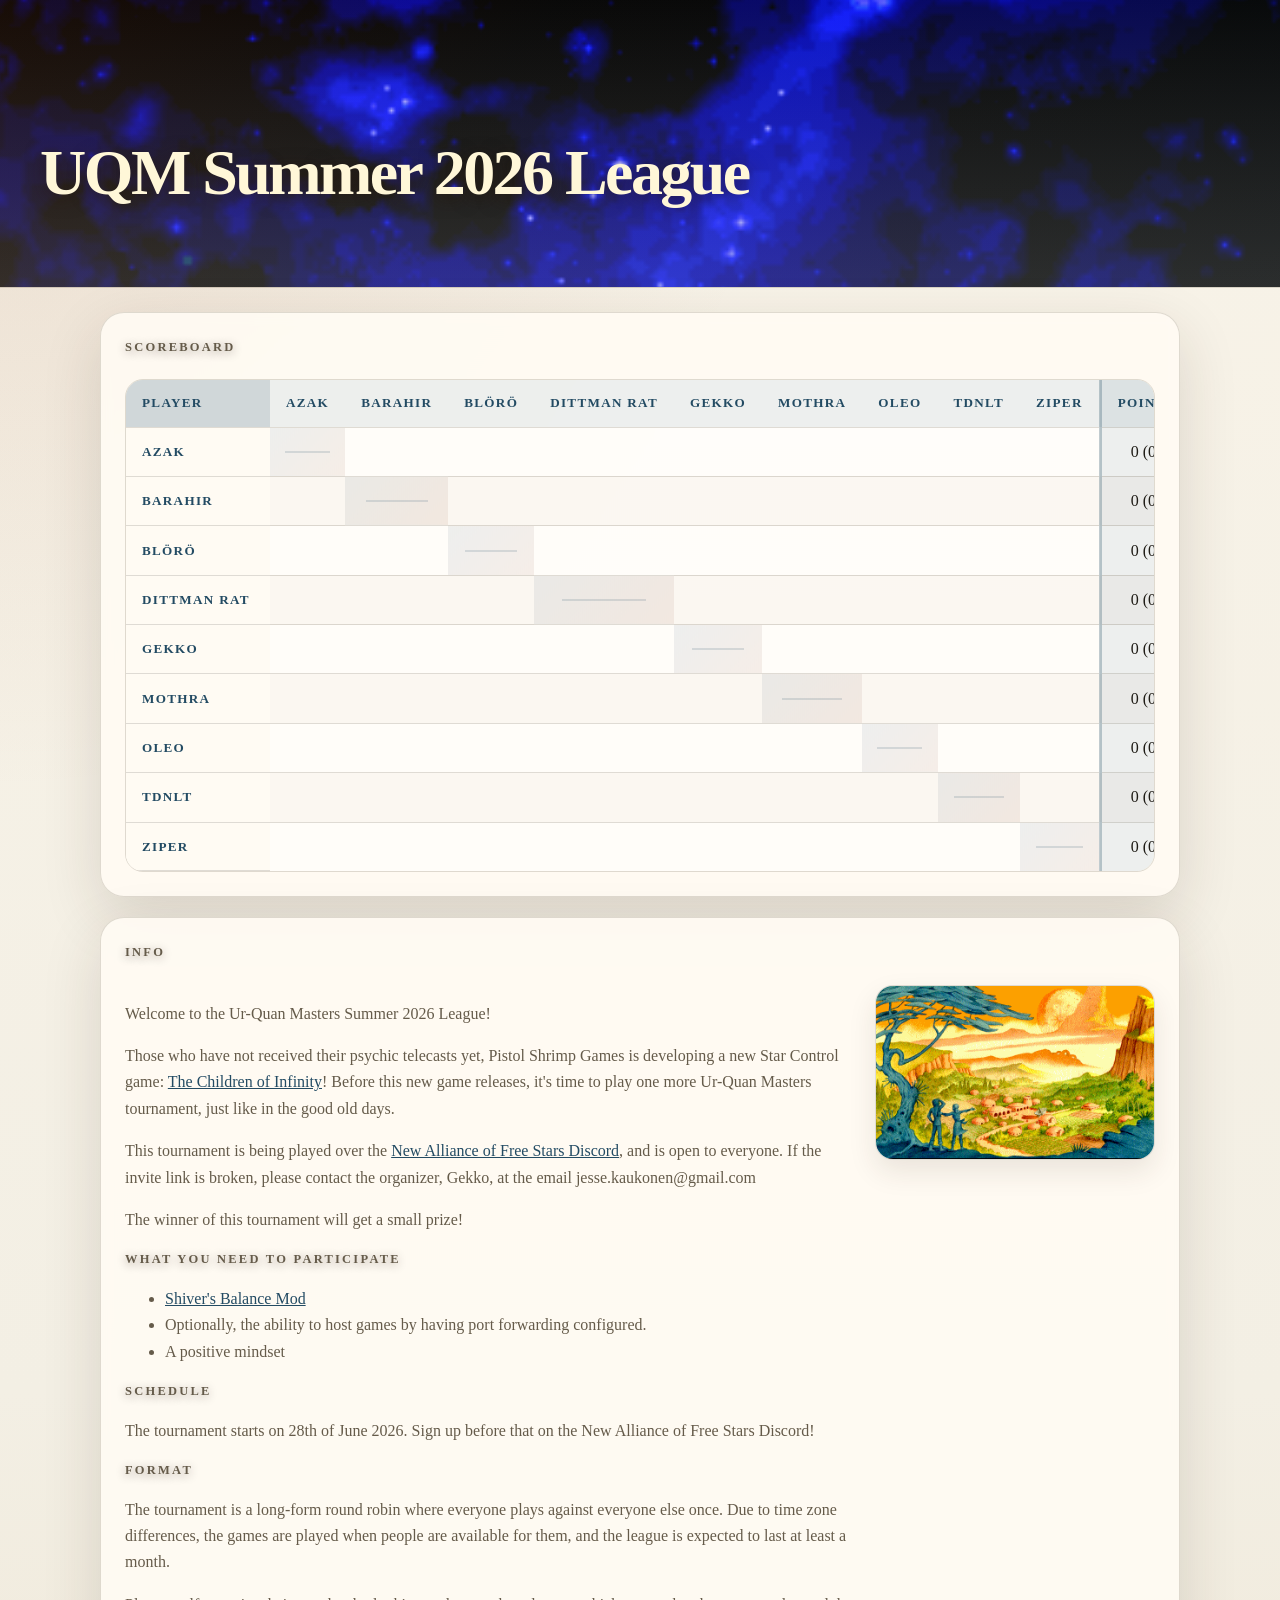
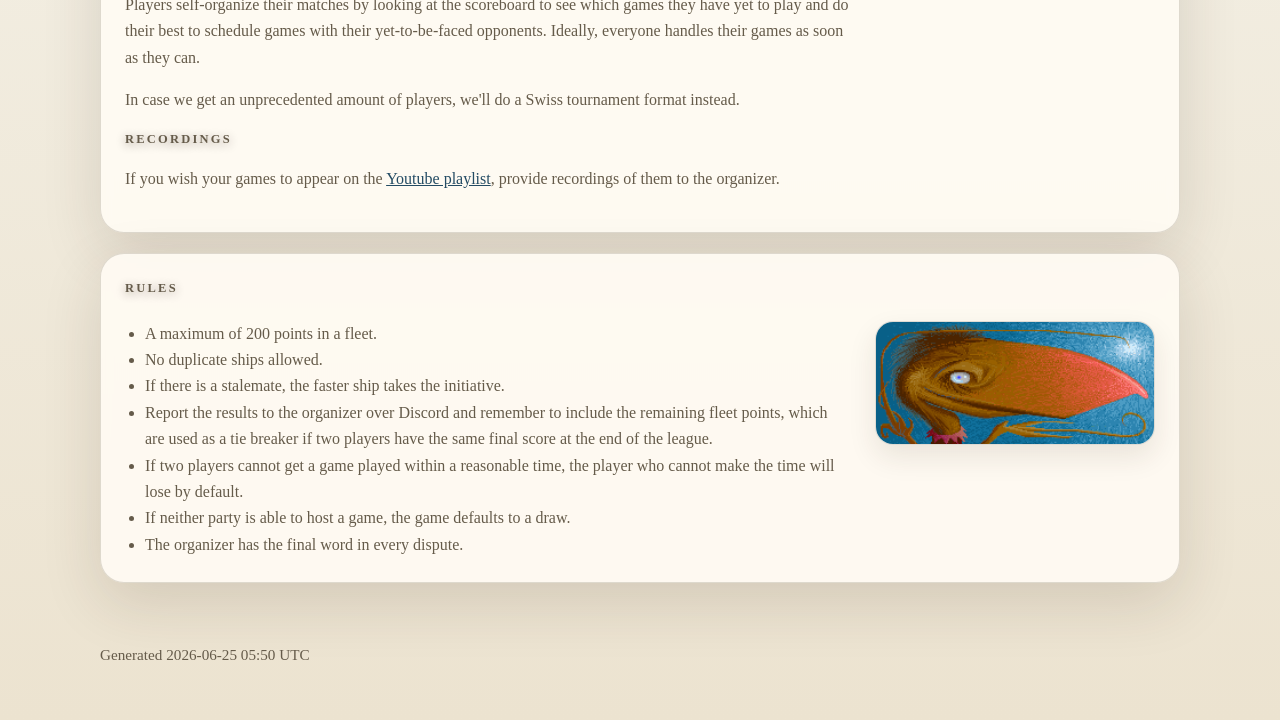
==== commit 9876eaed: "fix alphabetical ordering" ====
--- a/site/index.html
+++ b/site/index.html
@@ -16,7 +16,7 @@
 </header>
 
     <main class="layout">
-      <section class="panel" id="standings"><div class="section-heading"><p class="eyebrow">Scoreboard</p></div><div class="table-wrap table-wrap--matrix"><table class="matrix-table"><thead><tr><th>Player</th><th class="matrix-opponent">Azak</th><th class="matrix-opponent">Barahir</th><th class="matrix-opponent">Blörö</th><th class="matrix-opponent">Dittman Rat</th><th class="matrix-opponent">Gekko</th><th class="matrix-opponent">Mothra</th><th class="matrix-opponent">TDNLT</th><th class="matrix-opponent">Ziper</th><th class="matrix-opponent">oleo</th><th class="matrix-points matrix-divider">Points</th></tr></thead><tbody><tr><th scope="row" class="matrix-player">Azak</th><td class="matrix-cell matrix-cell--na" aria-label="not applicable"></td><td class="matrix-cell"></td><td class="matrix-cell"></td><td class="matrix-cell"></td><td class="matrix-cell"></td><td class="matrix-cell"></td><td class="matrix-cell"></td><td class="matrix-cell"></td><td class="matrix-cell"></td><td class="matrix-points matrix-divider">0 (0)</td></tr><tr><th scope="row" class="matrix-player">Barahir</th><td class="matrix-cell"></td><td class="matrix-cell matrix-cell--na" aria-label="not applicable"></td><td class="matrix-cell"></td><td class="matrix-cell"></td><td class="matrix-cell"></td><td class="matrix-cell"></td><td class="matrix-cell"></td><td class="matrix-cell"></td><td class="matrix-cell"></td><td class="matrix-points matrix-divider">0 (0)</td></tr><tr><th scope="row" class="matrix-player">Blörö</th><td class="matrix-cell"></td><td class="matrix-cell"></td><td class="matrix-cell matrix-cell--na" aria-label="not applicable"></td><td class="matrix-cell"></td><td class="matrix-cell"></td><td class="matrix-cell"></td><td class="matrix-cell"></td><td class="matrix-cell"></td><td class="matrix-cell"></td><td class="matrix-points matrix-divider">0 (0)</td></tr><tr><th scope="row" class="matrix-player">Dittman Rat</th><td class="matrix-cell"></td><td class="matrix-cell"></td><td class="matrix-cell"></td><td class="matrix-cell matrix-cell--na" aria-label="not applicable"></td><td class="matrix-cell"></td><td class="matrix-cell"></td><td class="matrix-cell"></td><td class="matrix-cell"></td><td class="matrix-cell"></td><td class="matrix-points matrix-divider">0 (0)</td></tr><tr><th scope="row" class="matrix-player">Gekko</th><td class="matrix-cell"></td><td class="matrix-cell"></td><td class="matrix-cell"></td><td class="matrix-cell"></td><td class="matrix-cell matrix-cell--na" aria-label="not applicable"></td><td class="matrix-cell"></td><td class="matrix-cell"></td><td class="matrix-cell"></td><td class="matrix-cell"></td><td class="matrix-points matrix-divider">0 (0)</td></tr><tr><th scope="row" class="matrix-player">Mothra</th><td class="matrix-cell"></td><td class="matrix-cell"></td><td class="matrix-cell"></td><td class="matrix-cell"></td><td class="matrix-cell"></td><td class="matrix-cell matrix-cell--na" aria-label="not applicable"></td><td class="matrix-cell"></td><td class="matrix-cell"></td><td class="matrix-cell"></td><td class="matrix-points matrix-divider">0 (0)</td></tr><tr><th scope="row" class="matrix-player">TDNLT</th><td class="matrix-cell"></td><td class="matrix-cell"></td><td class="matrix-cell"></td><td class="matrix-cell"></td><td class="matrix-cell"></td><td class="matrix-cell"></td><td class="matrix-cell matrix-cell--na" aria-label="not applicable"></td><td class="matrix-cell"></td><td class="matrix-cell"></td><td class="matrix-points matrix-divider">0 (0)</td></tr><tr><th scope="row" class="matrix-player">Ziper</th><td class="matrix-cell"></td><td class="matrix-cell"></td><td class="matrix-cell"></td><td class="matrix-cell"></td><td class="matrix-cell"></td><td class="matrix-cell"></td><td class="matrix-cell"></td><td class="matrix-cell matrix-cell--na" aria-label="not applicable"></td><td class="matrix-cell"></td><td class="matrix-points matrix-divider">0 (0)</td></tr><tr><th scope="row" class="matrix-player">oleo</th><td class="matrix-cell"></td><td class="matrix-cell"></td><td class="matrix-cell"></td><td class="matrix-cell"></td><td class="matrix-cell"></td><td class="matrix-cell"></td><td class="matrix-cell"></td><td class="matrix-cell"></td><td class="matrix-cell matrix-cell--na" aria-label="not applicable"></td><td class="matrix-points matrix-divider">0 (0)</td></tr></tbody></table></div></section>
+      <section class="panel" id="standings"><div class="section-heading"><p class="eyebrow">Scoreboard</p></div><div class="table-wrap table-wrap--matrix"><table class="matrix-table"><thead><tr><th>Player</th><th class="matrix-opponent">Azak</th><th class="matrix-opponent">Barahir</th><th class="matrix-opponent">Blörö</th><th class="matrix-opponent">Dittman Rat</th><th class="matrix-opponent">Gekko</th><th class="matrix-opponent">Mothra</th><th class="matrix-opponent">oleo</th><th class="matrix-opponent">TDNLT</th><th class="matrix-opponent">Ziper</th><th class="matrix-points matrix-divider">Points</th></tr></thead><tbody><tr><th scope="row" class="matrix-player">Azak</th><td class="matrix-cell matrix-cell--na" aria-label="not applicable"></td><td class="matrix-cell"></td><td class="matrix-cell"></td><td class="matrix-cell"></td><td class="matrix-cell"></td><td class="matrix-cell"></td><td class="matrix-cell"></td><td class="matrix-cell"></td><td class="matrix-cell"></td><td class="matrix-points matrix-divider">0 (0)</td></tr><tr><th scope="row" class="matrix-player">Barahir</th><td class="matrix-cell"></td><td class="matrix-cell matrix-cell--na" aria-label="not applicable"></td><td class="matrix-cell"></td><td class="matrix-cell"></td><td class="matrix-cell"></td><td class="matrix-cell"></td><td class="matrix-cell"></td><td class="matrix-cell"></td><td class="matrix-cell"></td><td class="matrix-points matrix-divider">0 (0)</td></tr><tr><th scope="row" class="matrix-player">Blörö</th><td class="matrix-cell"></td><td class="matrix-cell"></td><td class="matrix-cell matrix-cell--na" aria-label="not applicable"></td><td class="matrix-cell"></td><td class="matrix-cell"></td><td class="matrix-cell"></td><td class="matrix-cell"></td><td class="matrix-cell"></td><td class="matrix-cell"></td><td class="matrix-points matrix-divider">0 (0)</td></tr><tr><th scope="row" class="matrix-player">Dittman Rat</th><td class="matrix-cell"></td><td class="matrix-cell"></td><td class="matrix-cell"></td><td class="matrix-cell matrix-cell--na" aria-label="not applicable"></td><td class="matrix-cell"></td><td class="matrix-cell"></td><td class="matrix-cell"></td><td class="matrix-cell"></td><td class="matrix-cell"></td><td class="matrix-points matrix-divider">0 (0)</td></tr><tr><th scope="row" class="matrix-player">Gekko</th><td class="matrix-cell"></td><td class="matrix-cell"></td><td class="matrix-cell"></td><td class="matrix-cell"></td><td class="matrix-cell matrix-cell--na" aria-label="not applicable"></td><td class="matrix-cell"></td><td class="matrix-cell"></td><td class="matrix-cell"></td><td class="matrix-cell"></td><td class="matrix-points matrix-divider">0 (0)</td></tr><tr><th scope="row" class="matrix-player">Mothra</th><td class="matrix-cell"></td><td class="matrix-cell"></td><td class="matrix-cell"></td><td class="matrix-cell"></td><td class="matrix-cell"></td><td class="matrix-cell matrix-cell--na" aria-label="not applicable"></td><td class="matrix-cell"></td><td class="matrix-cell"></td><td class="matrix-cell"></td><td class="matrix-points matrix-divider">0 (0)</td></tr><tr><th scope="row" class="matrix-player">oleo</th><td class="matrix-cell"></td><td class="matrix-cell"></td><td class="matrix-cell"></td><td class="matrix-cell"></td><td class="matrix-cell"></td><td class="matrix-cell"></td><td class="matrix-cell matrix-cell--na" aria-label="not applicable"></td><td class="matrix-cell"></td><td class="matrix-cell"></td><td class="matrix-points matrix-divider">0 (0)</td></tr><tr><th scope="row" class="matrix-player">TDNLT</th><td class="matrix-cell"></td><td class="matrix-cell"></td><td class="matrix-cell"></td><td class="matrix-cell"></td><td class="matrix-cell"></td><td class="matrix-cell"></td><td class="matrix-cell"></td><td class="matrix-cell matrix-cell--na" aria-label="not applicable"></td><td class="matrix-cell"></td><td class="matrix-points matrix-divider">0 (0)</td></tr><tr><th scope="row" class="matrix-player">Ziper</th><td class="matrix-cell"></td><td class="matrix-cell"></td><td class="matrix-cell"></td><td class="matrix-cell"></td><td class="matrix-cell"></td><td class="matrix-cell"></td><td class="matrix-cell"></td><td class="matrix-cell"></td><td class="matrix-cell matrix-cell--na" aria-label="not applicable"></td><td class="matrix-points matrix-divider">0 (0)</td></tr></tbody></table></div></section>
       <section class="panel" id="info">
   <div class="section-heading">
     <p class="eyebrow">Info</p>
@@ -70,7 +70,7 @@
 
     </main>
     <footer class="footer">
-  <p>Generated 2026-06-24 18:19 UTC</p>
+  <p>Generated 2026-06-25 05:50 UTC</p>
 </footer>
 
   </body>
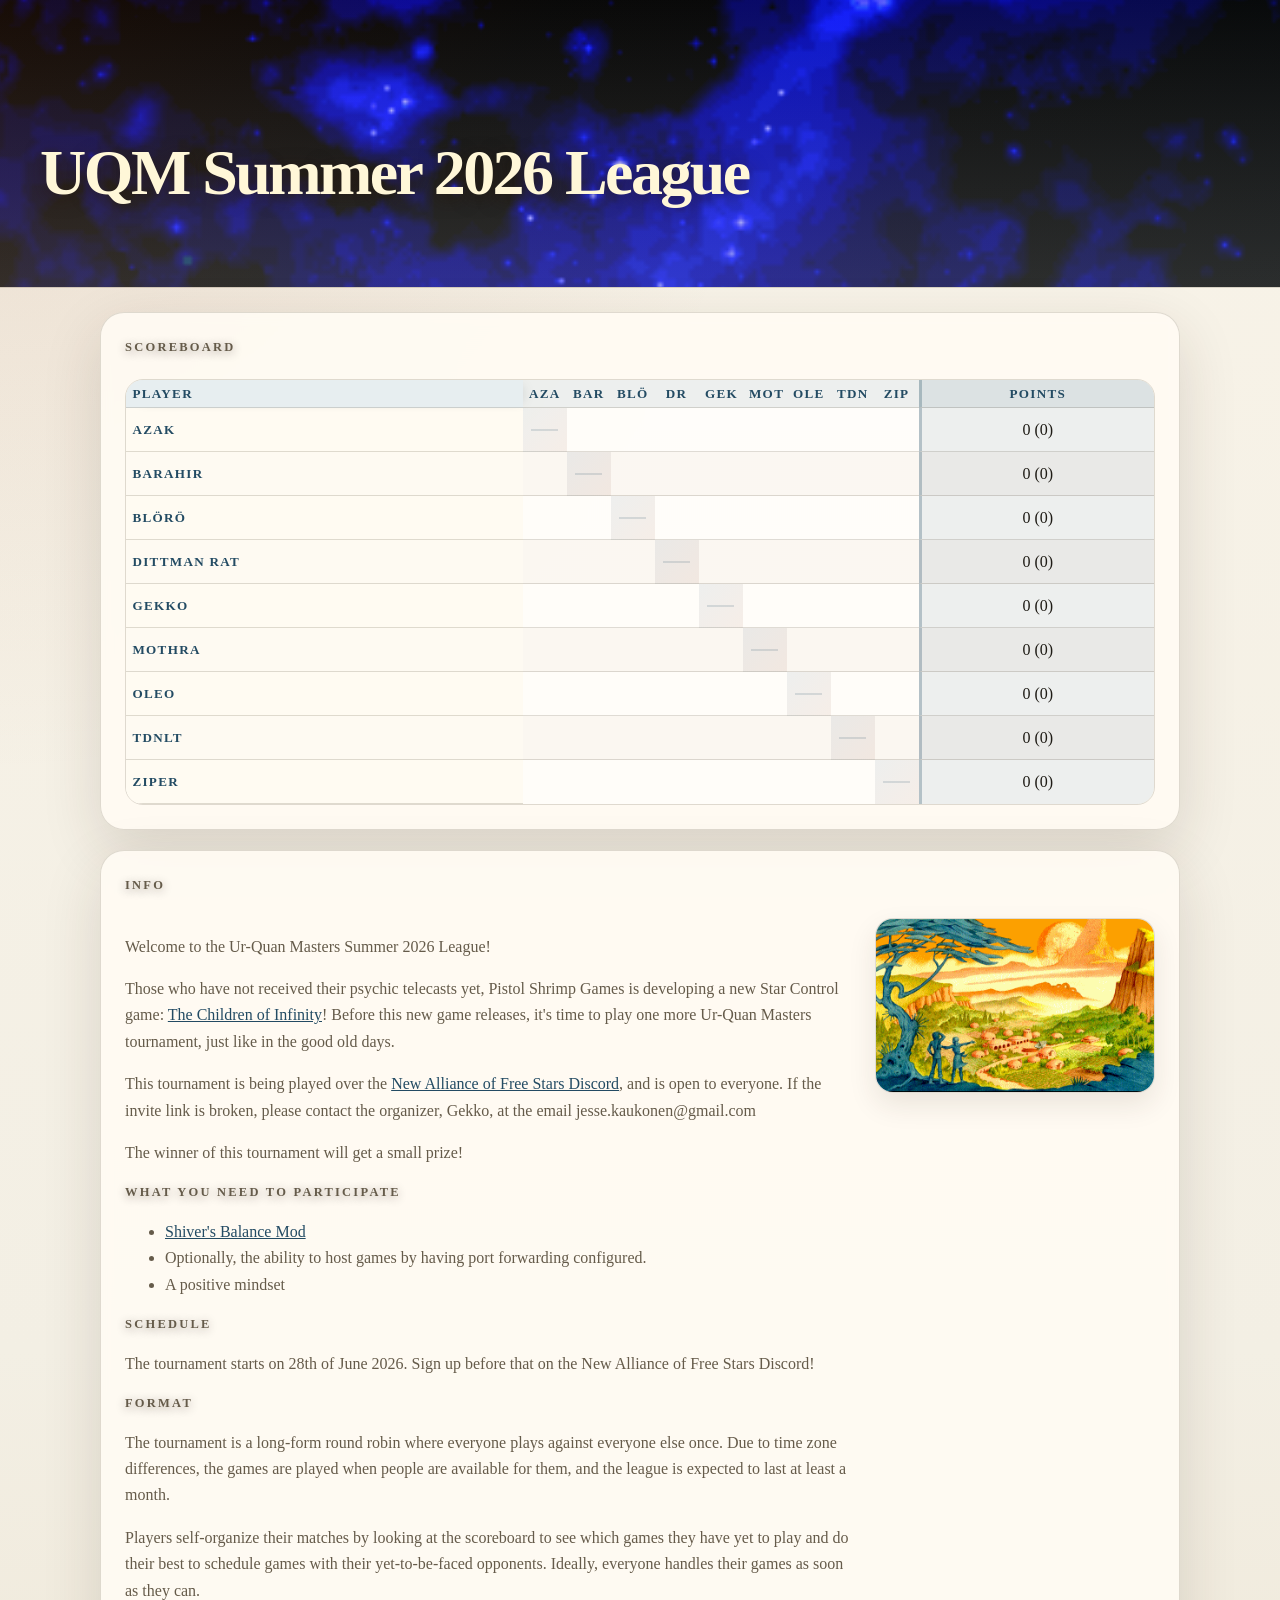
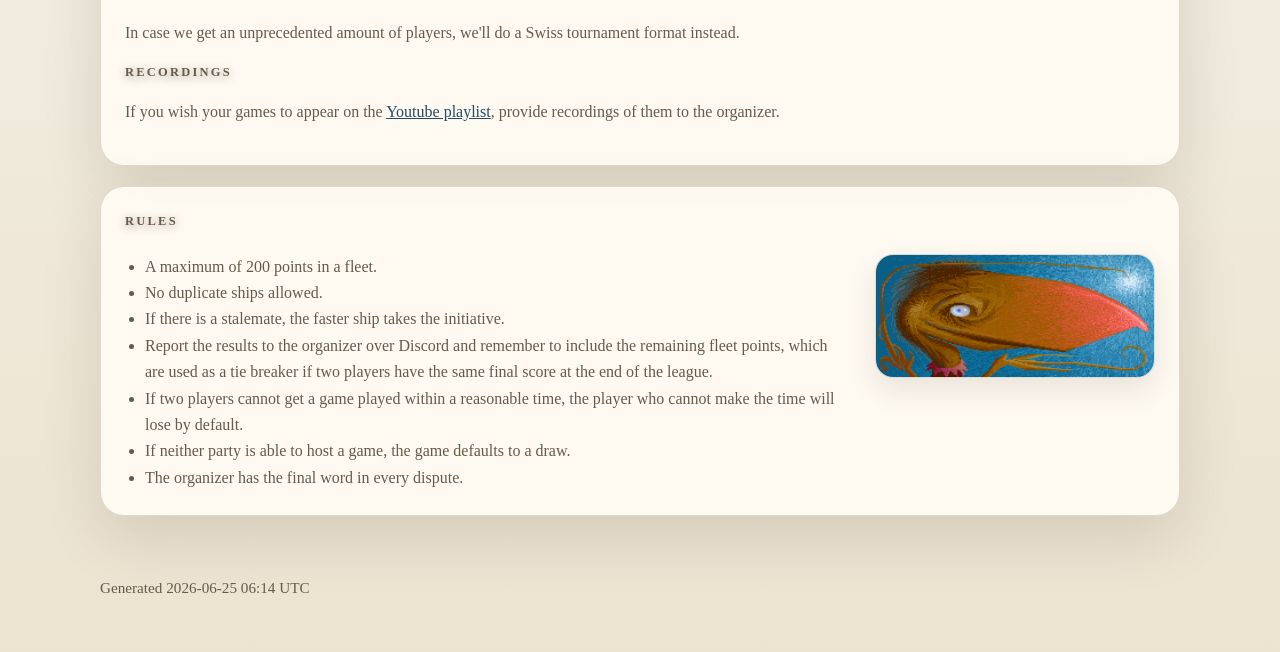
==== commit d0d46877: "scoreboard improvements" ====
--- a/site/index.html
+++ b/site/index.html
@@ -16,7 +16,7 @@
 </header>
 
     <main class="layout">
-      <section class="panel" id="standings"><div class="section-heading"><p class="eyebrow">Scoreboard</p></div><div class="table-wrap table-wrap--matrix"><table class="matrix-table"><thead><tr><th>Player</th><th class="matrix-opponent">Azak</th><th class="matrix-opponent">Barahir</th><th class="matrix-opponent">Blörö</th><th class="matrix-opponent">Dittman Rat</th><th class="matrix-opponent">Gekko</th><th class="matrix-opponent">Mothra</th><th class="matrix-opponent">oleo</th><th class="matrix-opponent">TDNLT</th><th class="matrix-opponent">Ziper</th><th class="matrix-points matrix-divider">Points</th></tr></thead><tbody><tr><th scope="row" class="matrix-player">Azak</th><td class="matrix-cell matrix-cell--na" aria-label="not applicable"></td><td class="matrix-cell"></td><td class="matrix-cell"></td><td class="matrix-cell"></td><td class="matrix-cell"></td><td class="matrix-cell"></td><td class="matrix-cell"></td><td class="matrix-cell"></td><td class="matrix-cell"></td><td class="matrix-points matrix-divider">0 (0)</td></tr><tr><th scope="row" class="matrix-player">Barahir</th><td class="matrix-cell"></td><td class="matrix-cell matrix-cell--na" aria-label="not applicable"></td><td class="matrix-cell"></td><td class="matrix-cell"></td><td class="matrix-cell"></td><td class="matrix-cell"></td><td class="matrix-cell"></td><td class="matrix-cell"></td><td class="matrix-cell"></td><td class="matrix-points matrix-divider">0 (0)</td></tr><tr><th scope="row" class="matrix-player">Blörö</th><td class="matrix-cell"></td><td class="matrix-cell"></td><td class="matrix-cell matrix-cell--na" aria-label="not applicable"></td><td class="matrix-cell"></td><td class="matrix-cell"></td><td class="matrix-cell"></td><td class="matrix-cell"></td><td class="matrix-cell"></td><td class="matrix-cell"></td><td class="matrix-points matrix-divider">0 (0)</td></tr><tr><th scope="row" class="matrix-player">Dittman Rat</th><td class="matrix-cell"></td><td class="matrix-cell"></td><td class="matrix-cell"></td><td class="matrix-cell matrix-cell--na" aria-label="not applicable"></td><td class="matrix-cell"></td><td class="matrix-cell"></td><td class="matrix-cell"></td><td class="matrix-cell"></td><td class="matrix-cell"></td><td class="matrix-points matrix-divider">0 (0)</td></tr><tr><th scope="row" class="matrix-player">Gekko</th><td class="matrix-cell"></td><td class="matrix-cell"></td><td class="matrix-cell"></td><td class="matrix-cell"></td><td class="matrix-cell matrix-cell--na" aria-label="not applicable"></td><td class="matrix-cell"></td><td class="matrix-cell"></td><td class="matrix-cell"></td><td class="matrix-cell"></td><td class="matrix-points matrix-divider">0 (0)</td></tr><tr><th scope="row" class="matrix-player">Mothra</th><td class="matrix-cell"></td><td class="matrix-cell"></td><td class="matrix-cell"></td><td class="matrix-cell"></td><td class="matrix-cell"></td><td class="matrix-cell matrix-cell--na" aria-label="not applicable"></td><td class="matrix-cell"></td><td class="matrix-cell"></td><td class="matrix-cell"></td><td class="matrix-points matrix-divider">0 (0)</td></tr><tr><th scope="row" class="matrix-player">oleo</th><td class="matrix-cell"></td><td class="matrix-cell"></td><td class="matrix-cell"></td><td class="matrix-cell"></td><td class="matrix-cell"></td><td class="matrix-cell"></td><td class="matrix-cell matrix-cell--na" aria-label="not applicable"></td><td class="matrix-cell"></td><td class="matrix-cell"></td><td class="matrix-points matrix-divider">0 (0)</td></tr><tr><th scope="row" class="matrix-player">TDNLT</th><td class="matrix-cell"></td><td class="matrix-cell"></td><td class="matrix-cell"></td><td class="matrix-cell"></td><td class="matrix-cell"></td><td class="matrix-cell"></td><td class="matrix-cell"></td><td class="matrix-cell matrix-cell--na" aria-label="not applicable"></td><td class="matrix-cell"></td><td class="matrix-points matrix-divider">0 (0)</td></tr><tr><th scope="row" class="matrix-player">Ziper</th><td class="matrix-cell"></td><td class="matrix-cell"></td><td class="matrix-cell"></td><td class="matrix-cell"></td><td class="matrix-cell"></td><td class="matrix-cell"></td><td class="matrix-cell"></td><td class="matrix-cell"></td><td class="matrix-cell matrix-cell--na" aria-label="not applicable"></td><td class="matrix-points matrix-divider">0 (0)</td></tr></tbody></table></div></section>
+      <section class="panel" id="standings"><div class="section-heading"><p class="eyebrow">Scoreboard</p></div><div class="table-wrap table-wrap--matrix"><table class="matrix-table"><thead><tr><th>Player</th><th class="matrix-opponent" title="Azak" aria-label="Azak"><abbr title="Azak">Aza</abbr></th><th class="matrix-opponent" title="Barahir" aria-label="Barahir"><abbr title="Barahir">Bar</abbr></th><th class="matrix-opponent" title="Blörö" aria-label="Blörö"><abbr title="Blörö">Blö</abbr></th><th class="matrix-opponent" title="Dittman Rat" aria-label="Dittman Rat"><abbr title="Dittman Rat">DR</abbr></th><th class="matrix-opponent" title="Gekko" aria-label="Gekko"><abbr title="Gekko">Gek</abbr></th><th class="matrix-opponent" title="Mothra" aria-label="Mothra"><abbr title="Mothra">Mot</abbr></th><th class="matrix-opponent" title="oleo" aria-label="oleo"><abbr title="oleo">ole</abbr></th><th class="matrix-opponent" title="TDNLT" aria-label="TDNLT"><abbr title="TDNLT">TDN</abbr></th><th class="matrix-opponent" title="Ziper" aria-label="Ziper"><abbr title="Ziper">Zip</abbr></th><th class="matrix-points matrix-divider" title="points (fleet points)" aria-label="points (fleet points)">Points</th></tr></thead><tbody><tr><th scope="row" class="matrix-player">Azak</th><td class="matrix-cell matrix-cell--na" title="Azak vs Azak" aria-label="Azak vs Azak"></td><td class="matrix-cell" title="Azak vs Barahir" aria-label="Azak vs Barahir"></td><td class="matrix-cell" title="Azak vs Blörö" aria-label="Azak vs Blörö"></td><td class="matrix-cell" title="Azak vs Dittman Rat" aria-label="Azak vs Dittman Rat"></td><td class="matrix-cell" title="Azak vs Gekko" aria-label="Azak vs Gekko"></td><td class="matrix-cell" title="Azak vs Mothra" aria-label="Azak vs Mothra"></td><td class="matrix-cell" title="Azak vs oleo" aria-label="Azak vs oleo"></td><td class="matrix-cell" title="Azak vs TDNLT" aria-label="Azak vs TDNLT"></td><td class="matrix-cell" title="Azak vs Ziper" aria-label="Azak vs Ziper"></td><td class="matrix-points matrix-divider" title="points (fleet points)" aria-label="points (fleet points)">0 (0)</td></tr><tr><th scope="row" class="matrix-player">Barahir</th><td class="matrix-cell" title="Barahir vs Azak" aria-label="Barahir vs Azak"></td><td class="matrix-cell matrix-cell--na" title="Barahir vs Barahir" aria-label="Barahir vs Barahir"></td><td class="matrix-cell" title="Barahir vs Blörö" aria-label="Barahir vs Blörö"></td><td class="matrix-cell" title="Barahir vs Dittman Rat" aria-label="Barahir vs Dittman Rat"></td><td class="matrix-cell" title="Barahir vs Gekko" aria-label="Barahir vs Gekko"></td><td class="matrix-cell" title="Barahir vs Mothra" aria-label="Barahir vs Mothra"></td><td class="matrix-cell" title="Barahir vs oleo" aria-label="Barahir vs oleo"></td><td class="matrix-cell" title="Barahir vs TDNLT" aria-label="Barahir vs TDNLT"></td><td class="matrix-cell" title="Barahir vs Ziper" aria-label="Barahir vs Ziper"></td><td class="matrix-points matrix-divider" title="points (fleet points)" aria-label="points (fleet points)">0 (0)</td></tr><tr><th scope="row" class="matrix-player">Blörö</th><td class="matrix-cell" title="Blörö vs Azak" aria-label="Blörö vs Azak"></td><td class="matrix-cell" title="Blörö vs Barahir" aria-label="Blörö vs Barahir"></td><td class="matrix-cell matrix-cell--na" title="Blörö vs Blörö" aria-label="Blörö vs Blörö"></td><td class="matrix-cell" title="Blörö vs Dittman Rat" aria-label="Blörö vs Dittman Rat"></td><td class="matrix-cell" title="Blörö vs Gekko" aria-label="Blörö vs Gekko"></td><td class="matrix-cell" title="Blörö vs Mothra" aria-label="Blörö vs Mothra"></td><td class="matrix-cell" title="Blörö vs oleo" aria-label="Blörö vs oleo"></td><td class="matrix-cell" title="Blörö vs TDNLT" aria-label="Blörö vs TDNLT"></td><td class="matrix-cell" title="Blörö vs Ziper" aria-label="Blörö vs Ziper"></td><td class="matrix-points matrix-divider" title="points (fleet points)" aria-label="points (fleet points)">0 (0)</td></tr><tr><th scope="row" class="matrix-player">Dittman Rat</th><td class="matrix-cell" title="Dittman Rat vs Azak" aria-label="Dittman Rat vs Azak"></td><td class="matrix-cell" title="Dittman Rat vs Barahir" aria-label="Dittman Rat vs Barahir"></td><td class="matrix-cell" title="Dittman Rat vs Blörö" aria-label="Dittman Rat vs Blörö"></td><td class="matrix-cell matrix-cell--na" title="Dittman Rat vs Dittman Rat" aria-label="Dittman Rat vs Dittman Rat"></td><td class="matrix-cell" title="Dittman Rat vs Gekko" aria-label="Dittman Rat vs Gekko"></td><td class="matrix-cell" title="Dittman Rat vs Mothra" aria-label="Dittman Rat vs Mothra"></td><td class="matrix-cell" title="Dittman Rat vs oleo" aria-label="Dittman Rat vs oleo"></td><td class="matrix-cell" title="Dittman Rat vs TDNLT" aria-label="Dittman Rat vs TDNLT"></td><td class="matrix-cell" title="Dittman Rat vs Ziper" aria-label="Dittman Rat vs Ziper"></td><td class="matrix-points matrix-divider" title="points (fleet points)" aria-label="points (fleet points)">0 (0)</td></tr><tr><th scope="row" class="matrix-player">Gekko</th><td class="matrix-cell" title="Gekko vs Azak" aria-label="Gekko vs Azak"></td><td class="matrix-cell" title="Gekko vs Barahir" aria-label="Gekko vs Barahir"></td><td class="matrix-cell" title="Gekko vs Blörö" aria-label="Gekko vs Blörö"></td><td class="matrix-cell" title="Gekko vs Dittman Rat" aria-label="Gekko vs Dittman Rat"></td><td class="matrix-cell matrix-cell--na" title="Gekko vs Gekko" aria-label="Gekko vs Gekko"></td><td class="matrix-cell" title="Gekko vs Mothra" aria-label="Gekko vs Mothra"></td><td class="matrix-cell" title="Gekko vs oleo" aria-label="Gekko vs oleo"></td><td class="matrix-cell" title="Gekko vs TDNLT" aria-label="Gekko vs TDNLT"></td><td class="matrix-cell" title="Gekko vs Ziper" aria-label="Gekko vs Ziper"></td><td class="matrix-points matrix-divider" title="points (fleet points)" aria-label="points (fleet points)">0 (0)</td></tr><tr><th scope="row" class="matrix-player">Mothra</th><td class="matrix-cell" title="Mothra vs Azak" aria-label="Mothra vs Azak"></td><td class="matrix-cell" title="Mothra vs Barahir" aria-label="Mothra vs Barahir"></td><td class="matrix-cell" title="Mothra vs Blörö" aria-label="Mothra vs Blörö"></td><td class="matrix-cell" title="Mothra vs Dittman Rat" aria-label="Mothra vs Dittman Rat"></td><td class="matrix-cell" title="Mothra vs Gekko" aria-label="Mothra vs Gekko"></td><td class="matrix-cell matrix-cell--na" title="Mothra vs Mothra" aria-label="Mothra vs Mothra"></td><td class="matrix-cell" title="Mothra vs oleo" aria-label="Mothra vs oleo"></td><td class="matrix-cell" title="Mothra vs TDNLT" aria-label="Mothra vs TDNLT"></td><td class="matrix-cell" title="Mothra vs Ziper" aria-label="Mothra vs Ziper"></td><td class="matrix-points matrix-divider" title="points (fleet points)" aria-label="points (fleet points)">0 (0)</td></tr><tr><th scope="row" class="matrix-player">oleo</th><td class="matrix-cell" title="oleo vs Azak" aria-label="oleo vs Azak"></td><td class="matrix-cell" title="oleo vs Barahir" aria-label="oleo vs Barahir"></td><td class="matrix-cell" title="oleo vs Blörö" aria-label="oleo vs Blörö"></td><td class="matrix-cell" title="oleo vs Dittman Rat" aria-label="oleo vs Dittman Rat"></td><td class="matrix-cell" title="oleo vs Gekko" aria-label="oleo vs Gekko"></td><td class="matrix-cell" title="oleo vs Mothra" aria-label="oleo vs Mothra"></td><td class="matrix-cell matrix-cell--na" title="oleo vs oleo" aria-label="oleo vs oleo"></td><td class="matrix-cell" title="oleo vs TDNLT" aria-label="oleo vs TDNLT"></td><td class="matrix-cell" title="oleo vs Ziper" aria-label="oleo vs Ziper"></td><td class="matrix-points matrix-divider" title="points (fleet points)" aria-label="points (fleet points)">0 (0)</td></tr><tr><th scope="row" class="matrix-player">TDNLT</th><td class="matrix-cell" title="TDNLT vs Azak" aria-label="TDNLT vs Azak"></td><td class="matrix-cell" title="TDNLT vs Barahir" aria-label="TDNLT vs Barahir"></td><td class="matrix-cell" title="TDNLT vs Blörö" aria-label="TDNLT vs Blörö"></td><td class="matrix-cell" title="TDNLT vs Dittman Rat" aria-label="TDNLT vs Dittman Rat"></td><td class="matrix-cell" title="TDNLT vs Gekko" aria-label="TDNLT vs Gekko"></td><td class="matrix-cell" title="TDNLT vs Mothra" aria-label="TDNLT vs Mothra"></td><td class="matrix-cell" title="TDNLT vs oleo" aria-label="TDNLT vs oleo"></td><td class="matrix-cell matrix-cell--na" title="TDNLT vs TDNLT" aria-label="TDNLT vs TDNLT"></td><td class="matrix-cell" title="TDNLT vs Ziper" aria-label="TDNLT vs Ziper"></td><td class="matrix-points matrix-divider" title="points (fleet points)" aria-label="points (fleet points)">0 (0)</td></tr><tr><th scope="row" class="matrix-player">Ziper</th><td class="matrix-cell" title="Ziper vs Azak" aria-label="Ziper vs Azak"></td><td class="matrix-cell" title="Ziper vs Barahir" aria-label="Ziper vs Barahir"></td><td class="matrix-cell" title="Ziper vs Blörö" aria-label="Ziper vs Blörö"></td><td class="matrix-cell" title="Ziper vs Dittman Rat" aria-label="Ziper vs Dittman Rat"></td><td class="matrix-cell" title="Ziper vs Gekko" aria-label="Ziper vs Gekko"></td><td class="matrix-cell" title="Ziper vs Mothra" aria-label="Ziper vs Mothra"></td><td class="matrix-cell" title="Ziper vs oleo" aria-label="Ziper vs oleo"></td><td class="matrix-cell" title="Ziper vs TDNLT" aria-label="Ziper vs TDNLT"></td><td class="matrix-cell matrix-cell--na" title="Ziper vs Ziper" aria-label="Ziper vs Ziper"></td><td class="matrix-points matrix-divider" title="points (fleet points)" aria-label="points (fleet points)">0 (0)</td></tr></tbody></table></div></section>
       <section class="panel" id="info">
   <div class="section-heading">
     <p class="eyebrow">Info</p>
@@ -70,7 +70,7 @@
 
     </main>
     <footer class="footer">
-  <p>Generated 2026-06-25 05:50 UTC</p>
+  <p>Generated 2026-06-25 06:14 UTC</p>
 </footer>
 
   </body>
--- a/site/style.css
+++ b/site/style.css
@@ -191,15 +191,21 @@
 }
 
 .matrix-table {
+  --matrix-player-width: 8rem;
   width: max-content;
   min-width: 100%;
+  border-collapse: separate;
+  border-spacing: 0;
 }
 
 .matrix-table thead th:first-child {
   position: sticky;
   left: 0;
-  z-index: 3;
-  background: rgba(35, 75, 99, 0.14);
+  z-index: 5;
+  min-width: var(--matrix-player-width);
+  text-align: left;
+  background: #e7eef0;
+  box-shadow: 0.45rem 0 0.8rem -0.7rem rgba(21, 34, 42, 0.7);
 }
 
 .matrix-player,
@@ -209,17 +215,39 @@
   text-align: center;
 }
 
+.matrix-table th,
+.matrix-table td {
+  padding: 0.35rem 0.4rem;
+}
+
 .matrix-player {
   position: sticky;
   left: 0;
   z-index: 2;
   text-align: left;
-  min-width: 9rem;
+  min-width: var(--matrix-player-width);
   background: rgba(255, 251, 243, 0.96);
 }
 
+.matrix-opponent,
 .matrix-cell {
-  min-width: 3.75rem;
+  box-sizing: border-box;
+  width: 2.75rem;
+  min-width: 2.75rem;
+  max-width: 2.75rem;
+}
+
+.matrix-opponent abbr {
+  text-decoration: none;
+}
+
+.matrix-cell {
+  height: 2.75rem;
+  padding: 0;
+}
+
+.matrix-points {
+  min-width: 4.75rem;
 }
 
 .matrix-divider {
@@ -363,19 +391,31 @@
   }
 
   .matrix-table {
+    --matrix-player-width: 7.25rem;
     min-width: 0;
     width: max-content;
     font-size: 0.92rem;
   }
 
-  .matrix-player {
-    min-width: 7.25rem;
+  .matrix-table th,
+  .matrix-table td {
+    padding: 0.3rem 0.35rem;
   }
 
   .matrix-opponent,
-  .matrix-points,
   .matrix-cell {
-    min-width: 3rem;
+    width: 2.5rem;
+    min-width: 2.5rem;
+    max-width: 2.5rem;
+  }
+
+  .matrix-cell {
+    height: 2.5rem;
+    padding: 0;
+  }
+
+  .matrix-points {
+    min-width: 4.5rem;
   }
 
   .rules-list {
@@ -409,6 +449,7 @@
   }
 
   .matrix-table {
+    --matrix-player-width: 6.1rem;
     font-size: 0.84rem;
   }
 
@@ -417,16 +458,19 @@
     padding: 0.62rem 0.5rem;
   }
 
-  .matrix-player {
-    min-width: 6.1rem;
-  }
-
   .matrix-opponent,
+  .matrix-cell {
+    width: 2.35rem;
+    min-width: 2.35rem;
+    max-width: 2.35rem;
+  }
+
+  .matrix-cell {
+    height: 2.35rem;
+    padding: 0;
+  }
+
   .matrix-points,
-  .matrix-cell {
-    min-width: 2.6rem;
-  }
-
   .matrix-divider {
     min-width: 4.4rem;
   }
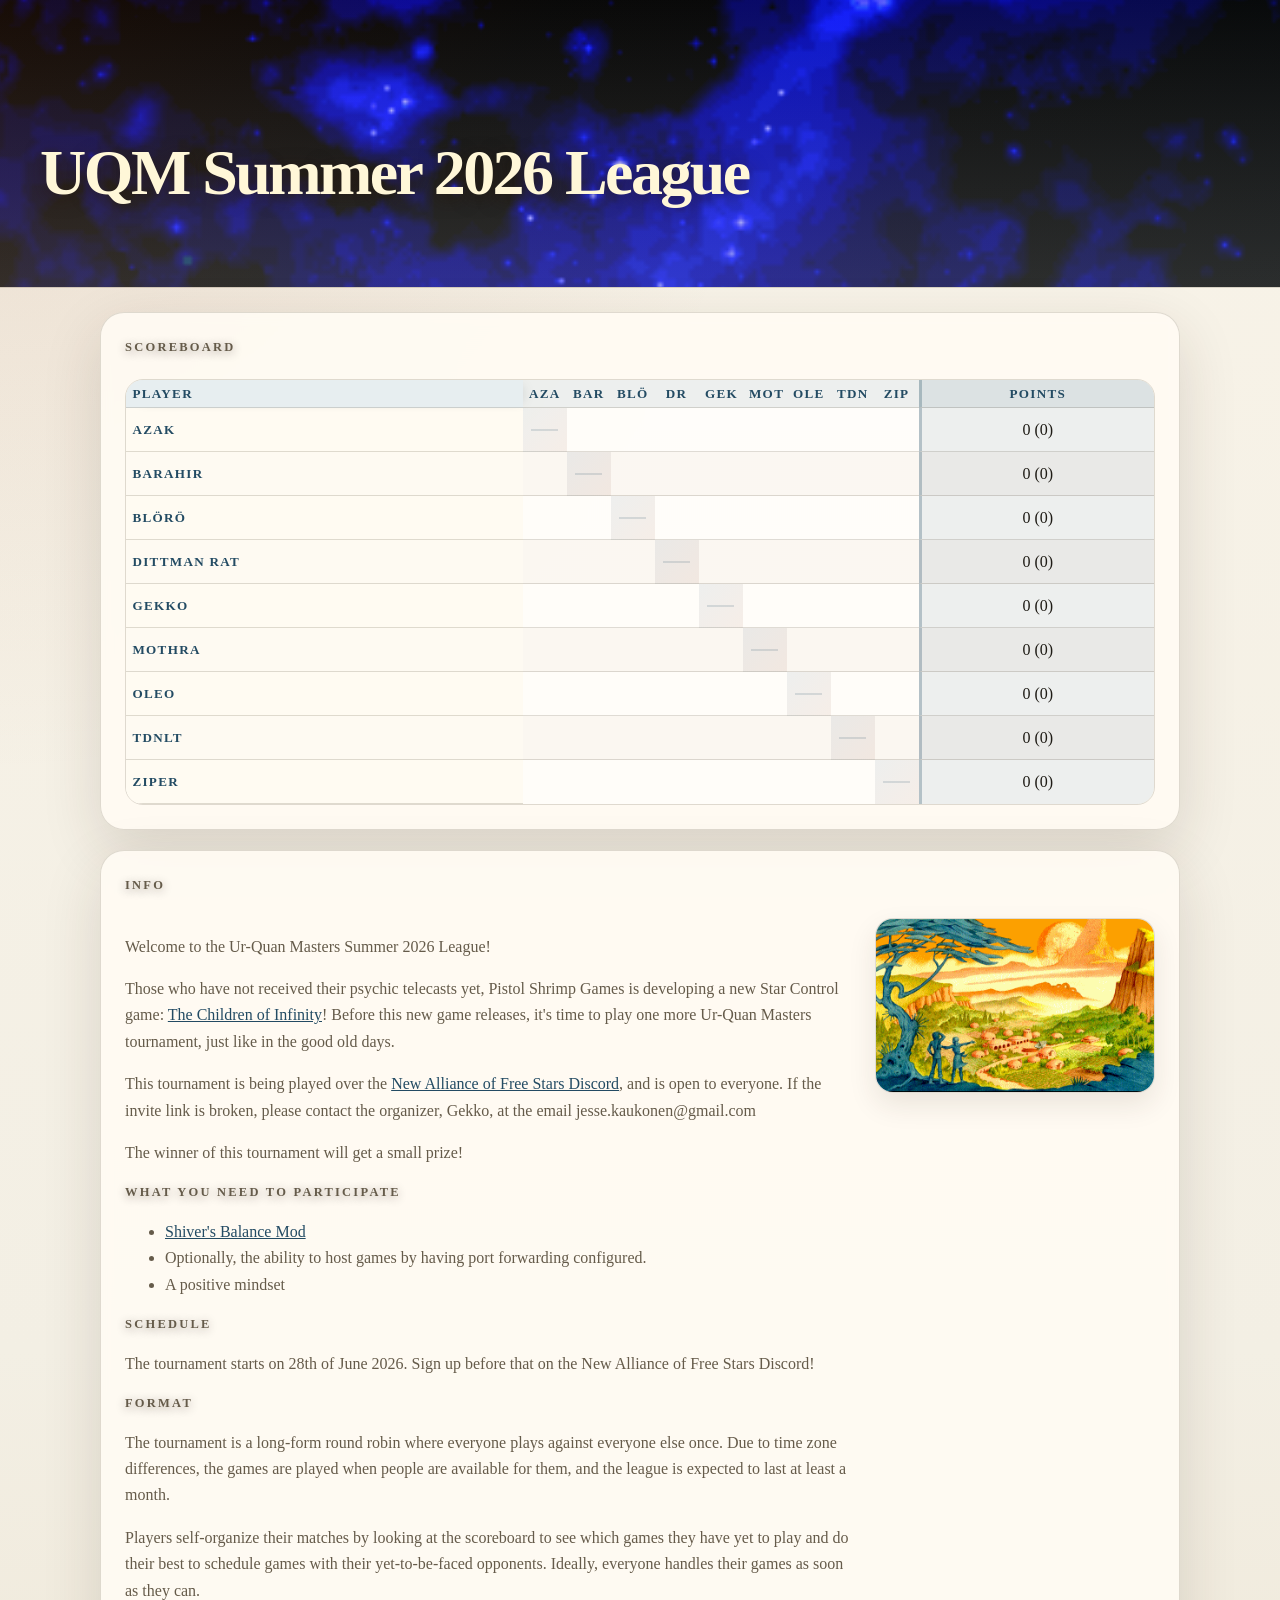
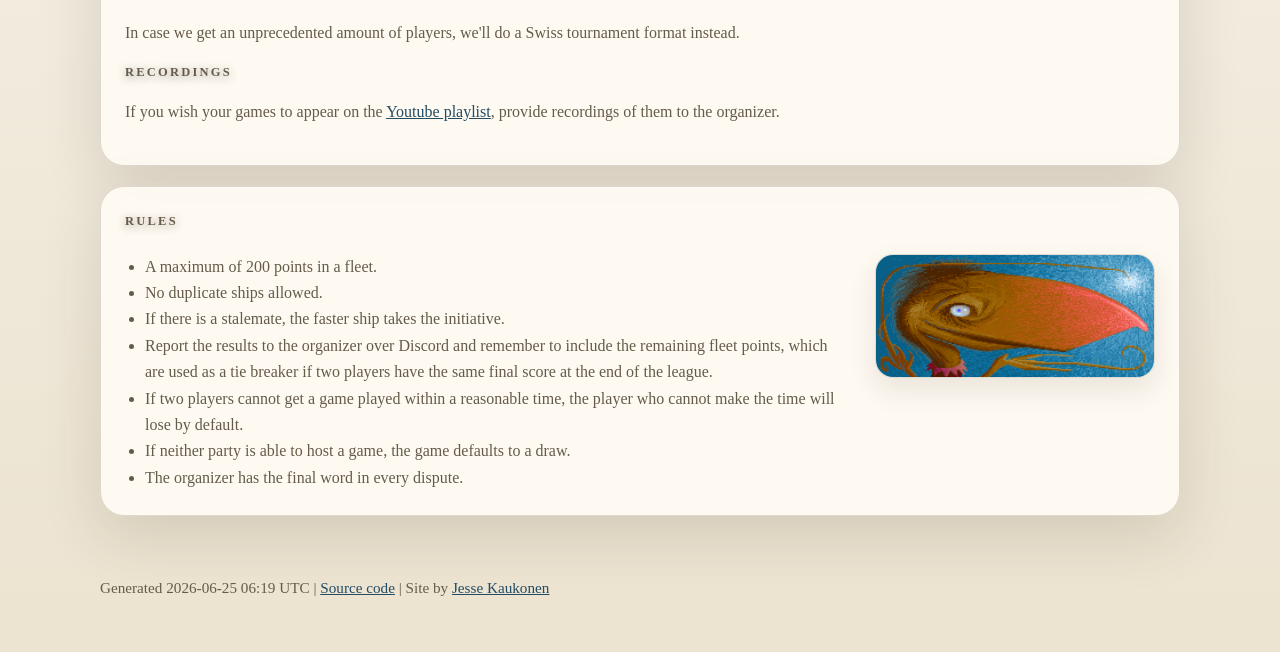
==== commit 55be3b6b: "add links" ====
--- a/site/index.html
+++ b/site/index.html
@@ -70,7 +70,7 @@
 
     </main>
     <footer class="footer">
-  <p>Generated 2026-06-25 06:14 UTC</p>
+  <p>Generated 2026-06-25 06:19 UTC | <a href="https://github.com/SirDifferential/minimal-tournament">Source code</a> | Site by <a href="https://jessekaukonen.net">Jesse Kaukonen</a></p>
 </footer>
 
   </body>
